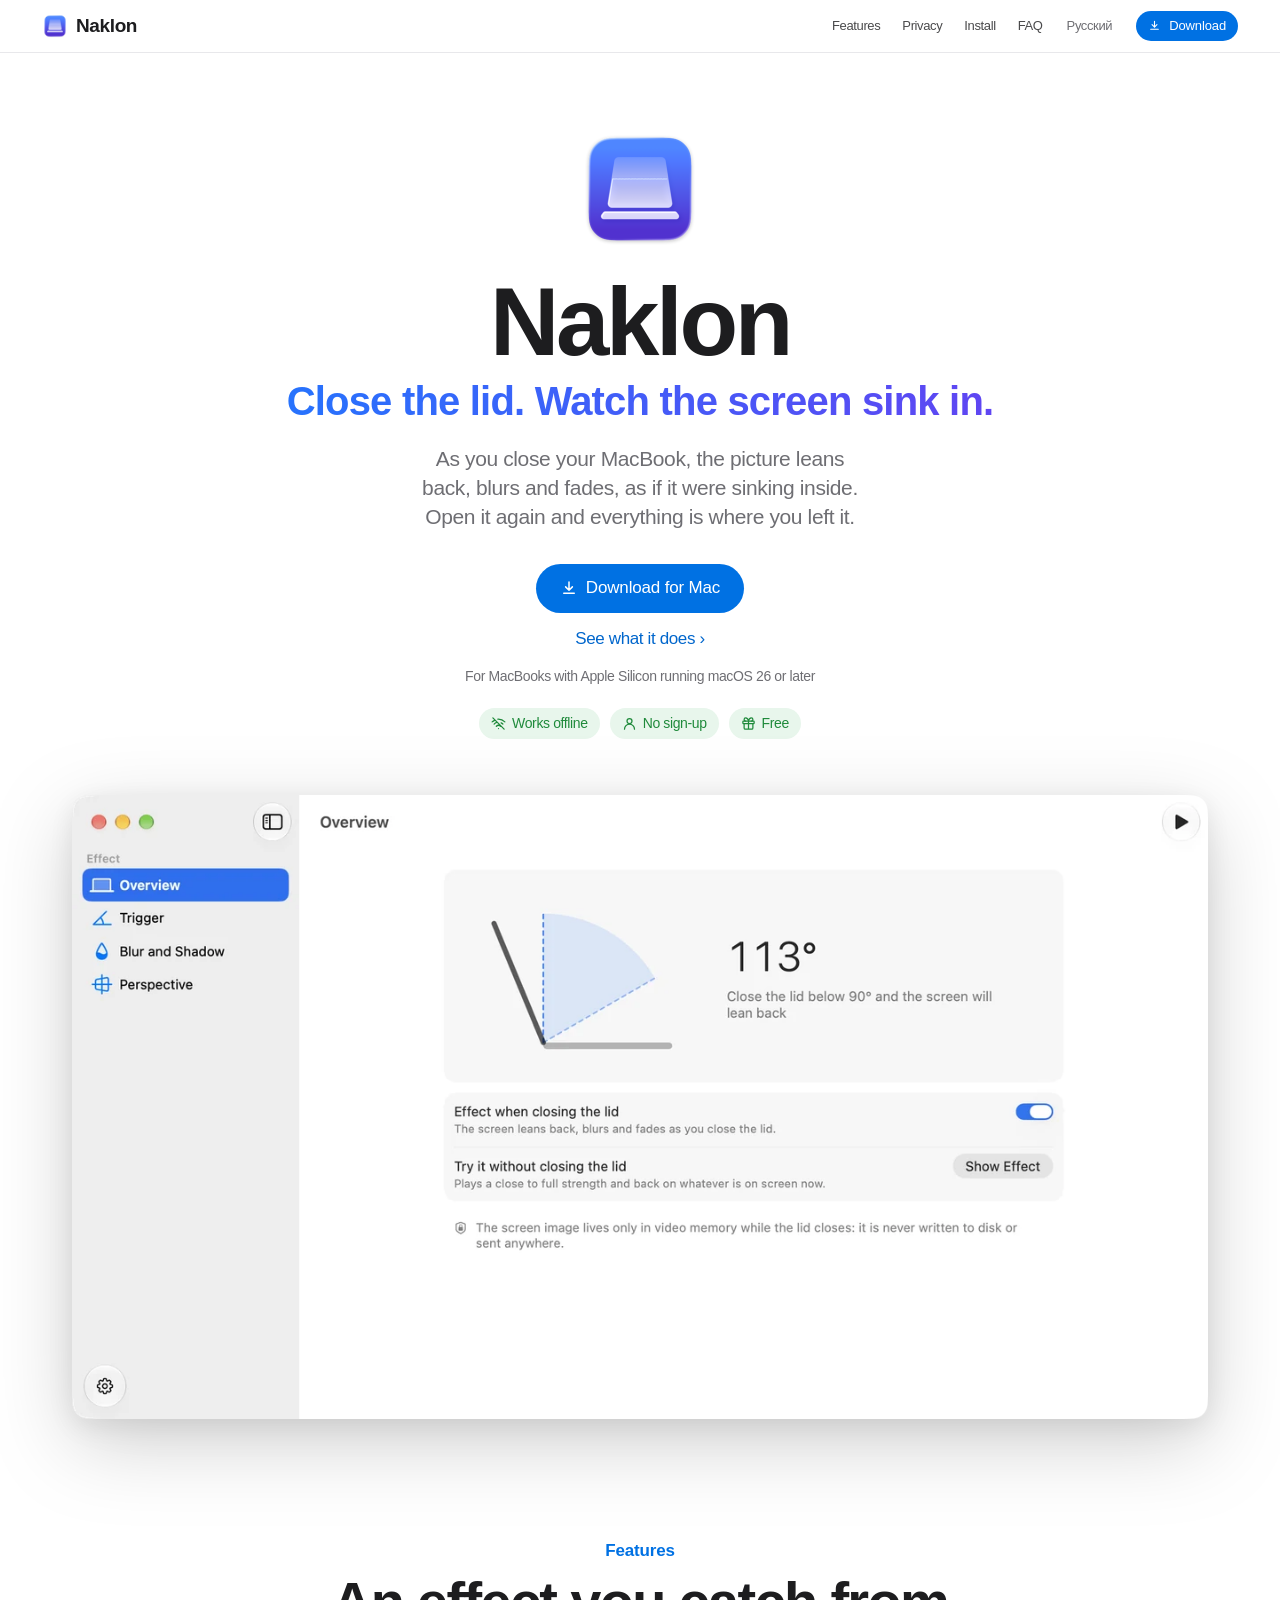
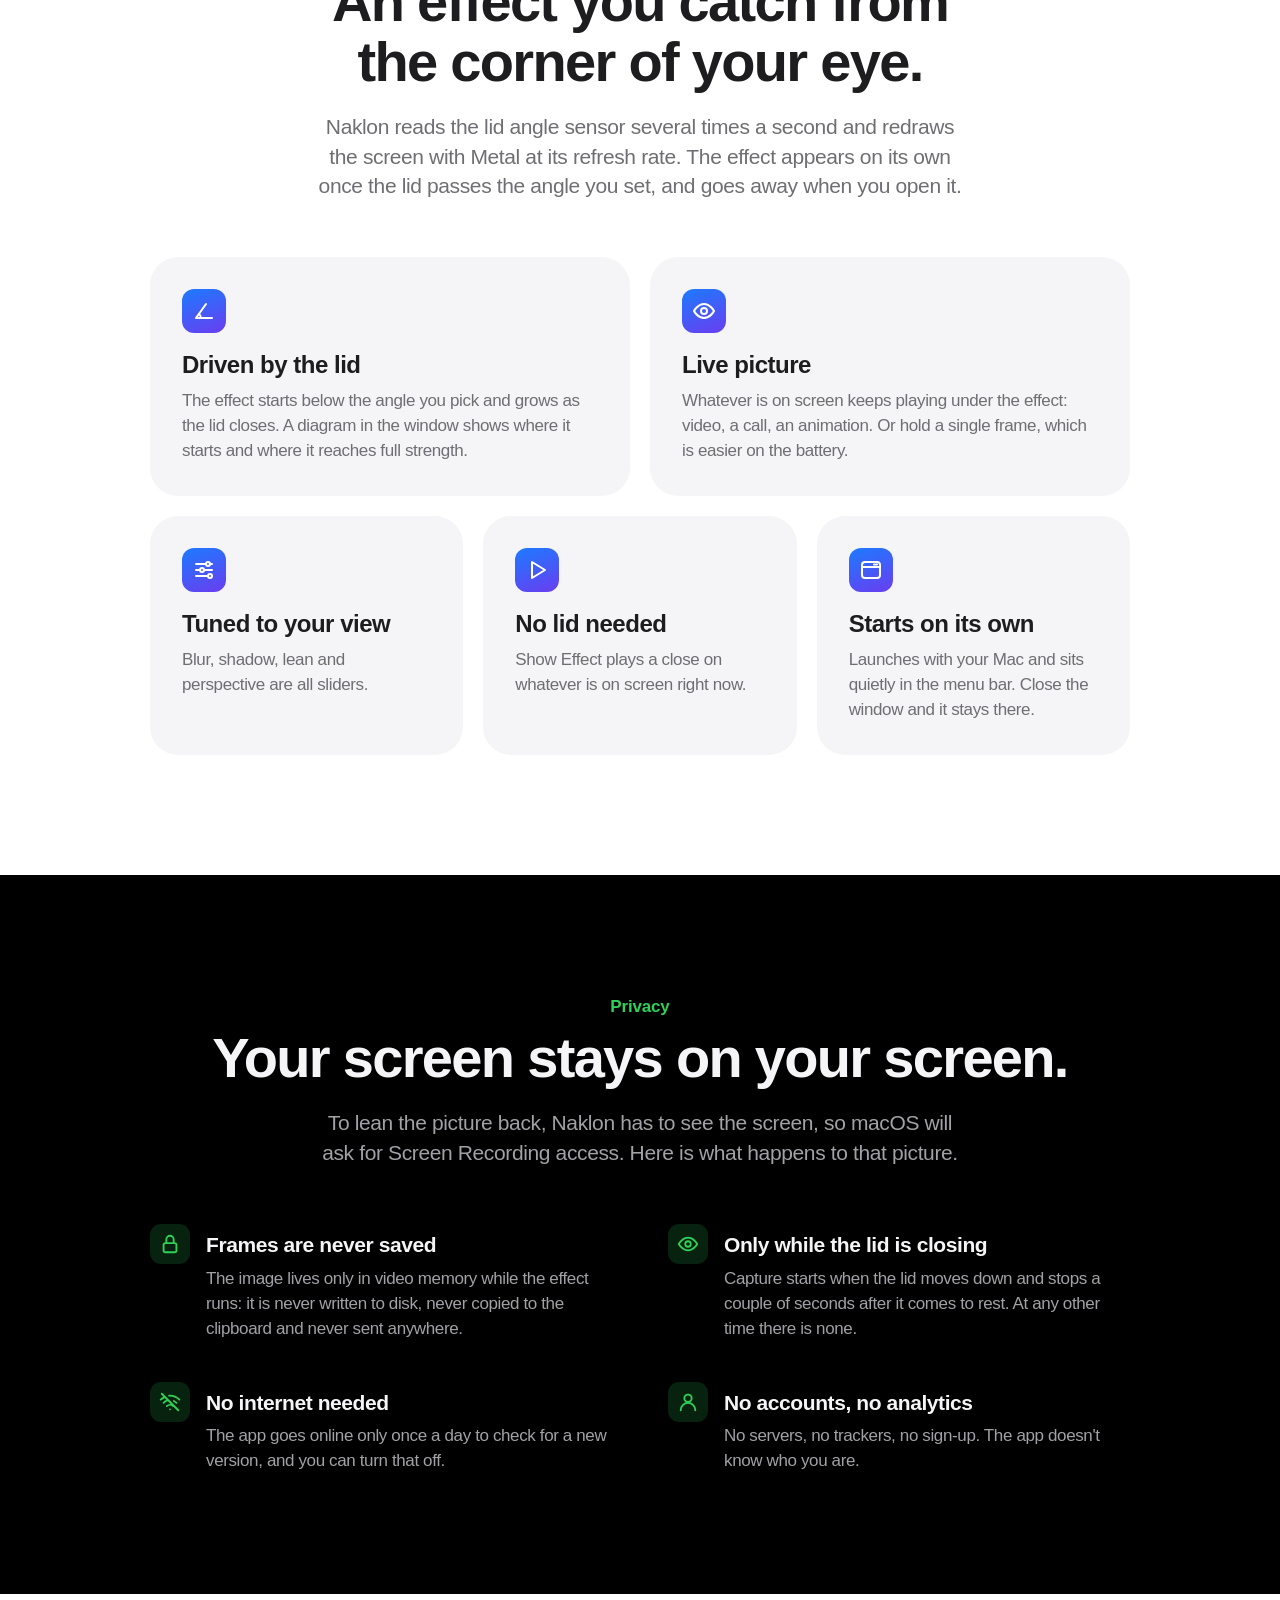
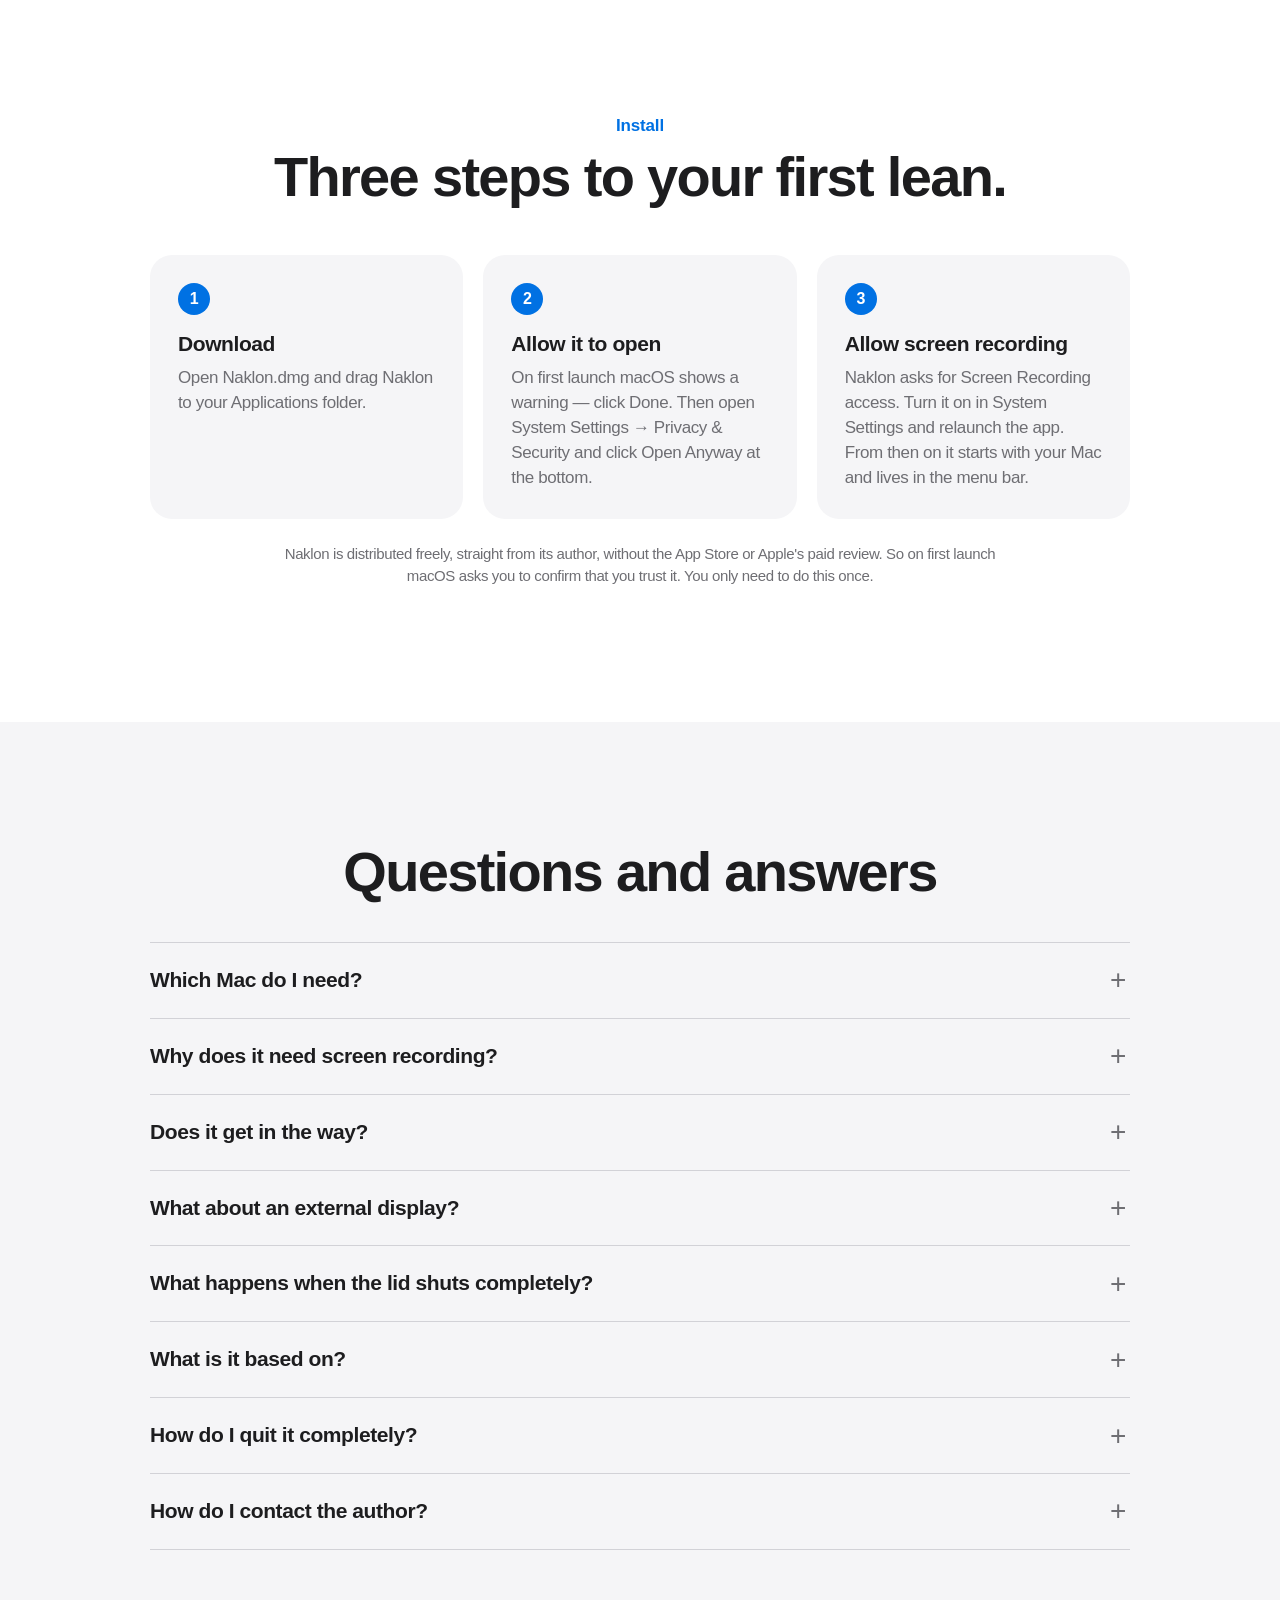
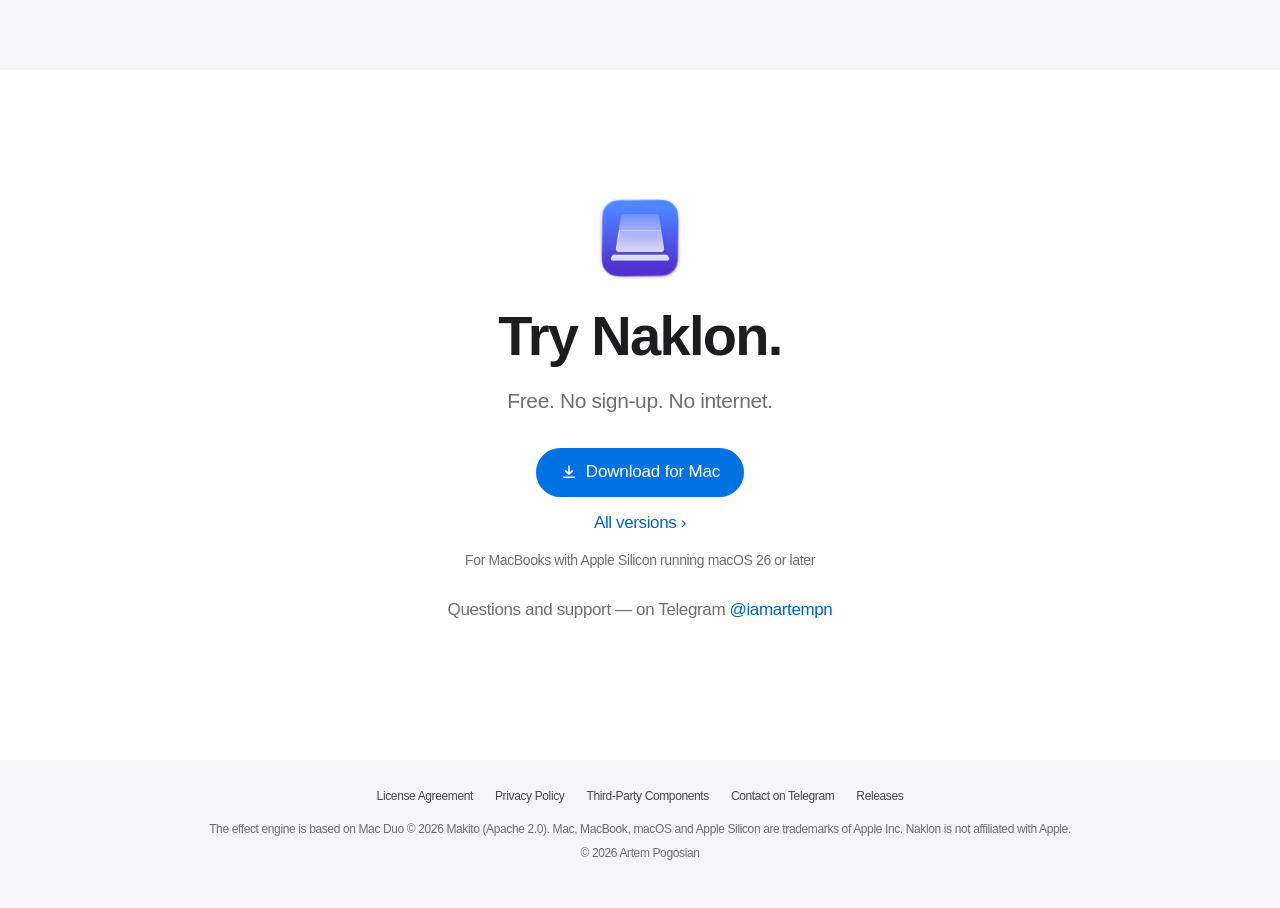
==== en/index.html @ fdf46c9e "Сайт «Наклона»" ====
<!doctype html>
<html lang="en" class="no-js">
<head>
<meta charset="utf-8">
<meta name="viewport" content="width=device-width, initial-scale=1">
<title>Naklon — a depth effect for closing your MacBook lid</title>
<meta name="description" content="Naklon leans your MacBook screen back, blurs and dims it as you close the lid. Lives in the menu bar. Free, offline, no sign-up.">
<meta name="color-scheme" content="light dark">
<meta name="theme-color" content="#ffffff" media="(prefers-color-scheme: light)">
<meta name="theme-color" content="#000000" media="(prefers-color-scheme: dark)">
<link rel="canonical" href="https://iamartempn.github.io/naklon/en/">
<link rel="alternate" hreflang="ru" href="https://iamartempn.github.io/naklon/">
<link rel="alternate" hreflang="en" href="https://iamartempn.github.io/naklon/en/">
<meta property="og:title" content="Naklon — a depth effect for closing your MacBook lid">
<meta property="og:description" content="Naklon leans your MacBook screen back, blurs and dims it as you close the lid. Lives in the menu bar. Free, offline, no sign-up.">
<meta property="og:image" content="https://iamartempn.github.io/naklon/img/og-en.jpg">
<meta property="og:image:width" content="1200">
<meta property="og:image:height" content="630">
<meta name="twitter:card" content="summary_large_image">
<link rel="icon" type="image/png" href="../img/icon-64.png">
<link rel="apple-touch-icon" href="../img/apple-touch-icon.png">
<link rel="stylesheet" href="../style.css?v=e6a2213868">
</head>
<body>
<nav class="nav"><div class="wide">
  <a class="brand" href="#top"><img src="../img/icon-64.png" alt="">Naklon</a>
  <div class="nav-links"><a href="#features">Features</a><a href="#privacy">Privacy</a><a href="#install">Install</a><a href="#faq">FAQ</a></div>
  <a class="lang" href="../" hreflang="ru" data-lang="ru">Русский</a>
  <a class="btn small" href="https://github.com/iamartempn/naklon/releases/latest/download/Naklon.dmg"><svg viewBox="0 0 24 24" fill="none" stroke="currentColor" stroke-width="2" stroke-linecap="round" stroke-linejoin="round"><path d="M12 4v11m0 0-4.5-4.5M12 15l4.5-4.5M5 19h14"/></svg>Download</a>
</div></nav>

<main id="top">
<header class="hero">
  <div class="wrap">
    <img class="icon" src="../img/icon-512.png" width="512" height="512" alt="">
    <h1>Naklon</h1>
    <p class="tagline">Close the lid. Watch the screen sink in.</p>
    <p class="lead">As you close your MacBook, the picture leans back, blurs and fades, as if it were sinking inside. Open it again and everything is where you left it.</p>
    <div class="cta"><a class="btn" href="https://github.com/iamartempn/naklon/releases/latest/download/Naklon.dmg"><svg viewBox="0 0 24 24" fill="none" stroke="currentColor" stroke-width="2" stroke-linecap="round" stroke-linejoin="round"><path d="M12 4v11m0 0-4.5-4.5M12 15l4.5-4.5M5 19h14"/></svg>Download for Mac</a><a class="text-link" href="#features">See what it does</a></div>
    <p class="meta">For MacBooks with Apple Silicon running macOS 26 or later</p>
    <div class="badges"><span class="badge"><svg viewBox="0 0 24 24" fill="none" stroke="currentColor" stroke-width="2" stroke-linecap="round" stroke-linejoin="round"><path d="M3 3l18 18M8.5 16.5a5 5 0 0 1 7 0M5 12.9a10 10 0 0 1 4.2-2.6M19 12.9a10 10 0 0 0-2.8-2M1.8 9.4a15 15 0 0 1 3.9-2.5M22.2 9.4A15 15 0 0 0 11 5.1M12 20h.01"/></svg>Works offline</span><span class="badge"><svg viewBox="0 0 24 24" fill="none" stroke="currentColor" stroke-width="2" stroke-linecap="round" stroke-linejoin="round"><circle cx="12" cy="8" r="4"/><path d="M4 21a8 8 0 0 1 16 0"/></svg>No sign-up</span><span class="badge"><svg viewBox="0 0 24 24" fill="none" stroke="currentColor" stroke-width="2" stroke-linecap="round" stroke-linejoin="round"><rect x="3" y="8" width="18" height="4" rx="1"/><path d="M12 8v13M19 12v7a2 2 0 0 1-2 2H7a2 2 0 0 1-2-2v-7M7.5 8a2.5 2.5 0 0 1 0-5C11 3 12 8 12 8s1-5 4.5-5a2.5 2.5 0 0 1 0 5"/></svg>Free</span></div>
  </div>
  <picture><source media="(prefers-color-scheme: dark)" srcset="../img/overview-en-dark-1280.webp 1280w, ../img/overview-en-dark-2x.webp 2200w" sizes="(max-width: 1240px) 100vw, 1180px"><img class="shot" src="../img/overview-en-1280.webp" srcset="../img/overview-en-1280.webp 1280w, ../img/overview-en-2x.webp 2200w" sizes="(max-width: 1240px) 100vw, 1180px" width="2200" height="1208" alt="The Naklon window: a lid diagram with the current angle and the effect zone" fetchpriority="high"></picture>
</header>

<section id="features">
  <div class="wrap center">
    <p class="eyebrow">Features</p>
    <h2>An effect you catch from the corner of your eye.</h2>
    <p class="section-lead">Naklon reads the lid angle sensor several times a second and redraws the screen with Metal at its refresh rate. The effect appears on its own once the lid passes the angle you set, and goes away when you open it.</p>
    <div class="grid">
        <div class="card half reveal"><div class="glyph"><svg viewBox="0 0 24 24" fill="none" stroke="currentColor" stroke-width="2" stroke-linecap="round" stroke-linejoin="round"><path d="M4 19h16M4 19 14 5"/><path d="M9 19a5 5 0 0 0-2-4"/></svg></div>
          <h3>Driven by the lid</h3><p>The effect starts below the angle you pick and grows as the lid closes. A diagram in the window shows where it starts and where it reaches full strength.</p></div>
        <div class="card half reveal"><div class="glyph"><svg viewBox="0 0 24 24" fill="none" stroke="currentColor" stroke-width="2" stroke-linecap="round" stroke-linejoin="round"><path d="M2 12s3.6-7 10-7 10 7 10 7-3.6 7-10 7S2 12 2 12z"/><circle cx="12" cy="12" r="3"/></svg></div>
          <h3>Live picture</h3><p>Whatever is on screen keeps playing under the effect: video, a call, an animation. Or hold a single frame, which is easier on the battery.</p></div>
        <div class="card  reveal"><div class="glyph"><svg viewBox="0 0 24 24" fill="none" stroke="currentColor" stroke-width="2" stroke-linecap="round" stroke-linejoin="round"><path d="M4 6h10M18 6h2M4 12h4M12 12h8M4 18h12M20 18h0"/><circle cx="16" cy="6" r="2"/><circle cx="10" cy="12" r="2"/><circle cx="18" cy="18" r="2"/></svg></div>
          <h3>Tuned to your view</h3><p>Blur, shadow, lean and perspective are all sliders.</p></div>
        <div class="card  reveal"><div class="glyph"><svg viewBox="0 0 24 24" fill="none" stroke="currentColor" stroke-width="2" stroke-linecap="round" stroke-linejoin="round"><path d="M7 4v16l13-8z"/></svg></div>
          <h3>No lid needed</h3><p>Show Effect plays a close on whatever is on screen right now.</p></div>
        <div class="card  reveal"><div class="glyph"><svg viewBox="0 0 24 24" fill="none" stroke="currentColor" stroke-width="2" stroke-linecap="round" stroke-linejoin="round"><rect x="3" y="4" width="18" height="16" rx="3"/><path d="M3 9h18M15 6.5h3"/></svg></div>
          <h3>Starts on its own</h3><p>Launches with your Mac and sits quietly in the menu bar. Close the window and it stays there.</p></div>
    </div>
  </div>
</section>

<section class="dark" id="privacy">
  <div class="wrap center">
    <p class="eyebrow">Privacy</p>
    <h2>Your screen stays on your screen.</h2>
    <p class="section-lead">To lean the picture back, Naklon has to see the screen, so macOS will ask for Screen Recording access. Here is what happens to that picture.</p>
    <div class="points">
        <div class="point reveal"><div class="glyph"><svg viewBox="0 0 24 24" fill="none" stroke="currentColor" stroke-width="2" stroke-linecap="round" stroke-linejoin="round"><rect x="5" y="11" width="14" height="10" rx="2"/><path d="M8 11V7a4 4 0 0 1 8 0v4"/></svg></div>
          <div><h3>Frames are never saved</h3><p>The image lives only in video memory while the effect runs: it is never written to disk, never copied to the clipboard and never sent anywhere.</p></div></div>
        <div class="point reveal"><div class="glyph"><svg viewBox="0 0 24 24" fill="none" stroke="currentColor" stroke-width="2" stroke-linecap="round" stroke-linejoin="round"><path d="M2 12s3.6-7 10-7 10 7 10 7-3.6 7-10 7S2 12 2 12z"/><circle cx="12" cy="12" r="3"/></svg></div>
          <div><h3>Only while the lid is closing</h3><p>Capture starts when the lid moves down and stops a couple of seconds after it comes to rest. At any other time there is none.</p></div></div>
        <div class="point reveal"><div class="glyph"><svg viewBox="0 0 24 24" fill="none" stroke="currentColor" stroke-width="2" stroke-linecap="round" stroke-linejoin="round"><path d="M3 3l18 18M8.5 16.5a5 5 0 0 1 7 0M5 12.9a10 10 0 0 1 4.2-2.6M19 12.9a10 10 0 0 0-2.8-2M1.8 9.4a15 15 0 0 1 3.9-2.5M22.2 9.4A15 15 0 0 0 11 5.1M12 20h.01"/></svg></div>
          <div><h3>No internet needed</h3><p>The app goes online only once a day to check for a new version, and you can turn that off.</p></div></div>
        <div class="point reveal"><div class="glyph"><svg viewBox="0 0 24 24" fill="none" stroke="currentColor" stroke-width="2" stroke-linecap="round" stroke-linejoin="round"><circle cx="12" cy="8" r="4"/><path d="M4 21a8 8 0 0 1 16 0"/></svg></div>
          <div><h3>No accounts, no analytics</h3><p>No servers, no trackers, no sign-up. The app doesn&#x27;t know who you are.</p></div></div></div>
  </div>
</section>

<section id="install">
  <div class="wrap center">
    <p class="eyebrow">Install</p>
    <h2>Three steps to your first lean.</h2>
    <div class="steps"><div class="step reveal"><h3>Download</h3><p>Open Naklon.dmg and drag Naklon to your Applications folder.</p></div><div class="step reveal"><h3>Allow it to open</h3><p>On first launch macOS shows a warning — click Done. Then open System Settings → Privacy &amp; Security and click Open Anyway at the bottom.</p></div><div class="step reveal"><h3>Allow screen recording</h3><p>Naklon asks for Screen Recording access. Turn it on in System Settings and relaunch the app. From then on it starts with your Mac and lives in the menu bar.</p></div></div>
    <p class="note">Naklon is distributed freely, straight from its author, without the App Store or Apple&#x27;s paid review. So on first launch macOS asks you to confirm that you trust it. You only need to do this once.</p>
  </div>
</section>

<section class="alt" id="faq">
  <div class="wrap center">
    <h2>Questions and answers</h2>
    <div class="faq"><details><summary>Which Mac do I need?</summary><p>A MacBook with Apple Silicon running macOS 26 or later. The effect is driven by the lid angle sensor, which not every model has. If yours doesn&#x27;t, Naklon tells you in its first window.</p></details><details><summary>Why does it need screen recording?</summary><p>The picture that leans back and fades is your screen. Without access there is nothing to lean. Frames are never saved or sent anywhere; the privacy policy has the details.</p></details><details><summary>Does it get in the way?</summary><p>No. It only appears below the start angle, and clicks pass straight through to the apps underneath. One switch in the menu bar turns it off.</p></details><details><summary>What about an external display?</summary><p>The effect shows only on the built-in screen. With the lid closed and the Mac running on an external display, there is no effect.</p></details><details><summary>What happens when the lid shuts completely?</summary><p>The Mac sleeps as usual. After waking, Naklon starts watching the lid again.</p></details><details><summary>What is it based on?</summary><p>The effect engine is based on the open-source Mac Duo by Makito (Apache 2.0). Naklon is a version of it with a new interface, English and Russian settings and a lid diagram in the window.</p></details><details><summary>How do I quit it completely?</summary><p>Closing the window or pressing ⌘Q sends Naklon to the menu bar. To quit for real, use Quit in the icon&#x27;s panel; launch at login can be turned off in settings.</p></details><details><summary>How do I contact the author?</summary><p>Message @iamartempn on Telegram — questions, bug reports and suggestions all go there.</p></details></div>
  </div>
</section>

<section class="final">
  <div class="wrap">
    <img class="icon" src="../img/icon-512.png" width="512" height="512" alt="" loading="lazy">
    <h2>Try Naklon.</h2>
    <p class="section-lead">Free. No sign-up. No internet.</p>
    <div class="cta"><a class="btn" href="https://github.com/iamartempn/naklon/releases/latest/download/Naklon.dmg"><svg viewBox="0 0 24 24" fill="none" stroke="currentColor" stroke-width="2" stroke-linecap="round" stroke-linejoin="round"><path d="M12 4v11m0 0-4.5-4.5M12 15l4.5-4.5M5 19h14"/></svg>Download for Mac</a><a class="text-link" href="https://github.com/iamartempn/naklon/releases">All versions</a></div>
    <p class="meta">For MacBooks with Apple Silicon running macOS 26 or later</p>
    <p class="support">Questions and support — on Telegram <a href="https://t.me/iamartempn">@iamartempn</a></p>
  </div>
</section>
</main>

<footer><div class="wrap">
  <div class="links"><a href="license.html">License Agreement</a><a href="privacy.html">Privacy Policy</a><a href="third-party.html">Third-Party Components</a><a href="https://t.me/iamartempn">Contact on Telegram</a><a href="https://github.com/iamartempn/naklon/releases">Releases</a></div>
  <p>The effect engine is based on Mac Duo © 2026 Makito (Apache 2.0). Mac, MacBook, macOS and Apple Silicon are trademarks of Apple Inc. Naklon is not affiliated with Apple.</p>
  <p>© 2026 Artem Pogosian</p>
</div></footer>

<script>
document.documentElement.classList.remove("no-js");
// Выбор языка запоминается: кто нажал «Русский» на английской странице, того больше
// не перебрасывает. Хранилище может быть недоступно — тогда просто без памяти.
document.querySelectorAll("[data-lang]").forEach(function (a) {
  a.addEventListener("click", function () { try { localStorage.setItem("naklon-lang", a.dataset.lang); } catch (e) {} });
});
if ("IntersectionObserver" in window) {
  var io = new IntersectionObserver(function (entries) {
    entries.forEach(function (x) { if (x.isIntersecting) { x.target.classList.add("in"); io.unobserve(x.target); } });
  }, { rootMargin: "0px 0px -8% 0px" });
  document.querySelectorAll(".reveal").forEach(function (el) { io.observe(el); });
} else {
  document.querySelectorAll(".reveal").forEach(function (el) { el.classList.add("in"); });
}
</script>

</body>
</html>
---- style.css ----
/* Сайт «Слова». Системный шрифт, цвета токенами, светлая и темная тема. */

:root {
  --bg: #ffffff;
  --bg-alt: #f5f5f7;
  --fg: #1d1d1f;
  --muted: #6e6e73;
  --line: #d2d2d7;
  --accent: #0071e3;
  --accent-press: #0062c4;
  --link: #0066cc;
  --card: #ffffff;
  --nav: rgba(255, 255, 255, 0.72);
  --shot-shadow: 0 30px 60px -20px rgba(0, 0, 0, 0.25), 0 18px 36px -18px rgba(0, 0, 0, 0.2);
  --green: #1f8a3b;
  --green-bg: #e8f6ec;
  --grad-a: #1c7bff;
  --grad-b: #6a3df0;
  --dark: #000;
  --dark-fg: #f5f5f7;
  --dark-muted: #a1a1a6;
  --dark-card: #1d1d1f;
}

@media (prefers-color-scheme: dark) {
  :root {
    --bg: #000000;
    --bg-alt: #101012;
    --fg: #f5f5f7;
    --muted: #a1a1a6;
    --line: #424245;
    --accent: #0a84ff;
    --accent-press: #0071e3;
    --link: #2997ff;
    --card: #1c1c1e;
    --nav: rgba(22, 22, 23, 0.72);
    --shot-shadow: 0 30px 60px -20px rgba(0, 0, 0, 0.8), 0 0 0 1px rgba(255, 255, 255, 0.08);
    --green: #30d158;
    --green-bg: rgba(48, 209, 88, 0.14);
    --dark: #101012;
    --dark-card: #1c1c1e;
  }
}

* { box-sizing: border-box; }
html { scroll-behavior: smooth; -webkit-text-size-adjust: 100%; }
body {
  margin: 0;
  background: var(--bg);
  color: var(--fg);
  font: 17px/1.47 -apple-system, BlinkMacSystemFont, "SF Pro Text", "Helvetica Neue", Arial, sans-serif;
  letter-spacing: -0.022em;
  -webkit-font-smoothing: antialiased;
}
img { max-width: 100%; height: auto; display: block; }
picture { display: block; }
/* Без висячих одиночных слов в заголовках и подводках. */
h1, h2, h3, .tagline, .lead, .section-lead, .final .support { text-wrap: balance; }
a { color: var(--link); text-decoration: none; }
a:hover { text-decoration: underline; }

.wrap { max-width: 1024px; margin: 0 auto; padding: 0 22px; }
.wide { max-width: 1240px; margin: 0 auto; padding: 0 22px; }

/* ---------- навигация: полупрозрачный слой, контент уходит под него ---------- */
.nav {
  position: sticky; top: 0; z-index: 10;
  background: var(--nav);
  -webkit-backdrop-filter: saturate(180%) blur(20px);
  backdrop-filter: saturate(180%) blur(20px);
  border-bottom: 1px solid color-mix(in srgb, var(--line) 50%, transparent);
}
.nav .wide { display: flex; align-items: center; gap: 24px; height: 52px; }
.brand { display: flex; align-items: center; gap: 8px; color: var(--fg); font-weight: 600; font-size: 19px; }
.brand:hover { text-decoration: none; }
.brand img { width: 26px; height: 26px; }
.nav-links { display: flex; gap: 22px; margin-left: auto; font-size: 13px; }
.nav-links a { color: var(--fg); opacity: .8; }
.nav-links a:hover { opacity: 1; text-decoration: none; }
.nav .lang { font-size: 13px; color: var(--muted); }

/* ---------- кнопки: отклик на нажатие сразу, а не по отпусканию ---------- */
.btn {
  display: inline-flex; align-items: center; justify-content: center; gap: 8px;
  background: var(--accent); color: #fff;
  font-size: 17px; font-weight: 500; letter-spacing: -0.01em;
  padding: 12px 24px; border-radius: 980px; border: 0; cursor: pointer;
  transition: transform 100ms ease-out, background-color 100ms ease-out;
}
.btn:hover { text-decoration: none; background: var(--accent-press); }
.btn:active { transform: scale(0.97); }
.btn.small { font-size: 13px; padding: 5px 12px; }
.btn svg { width: 18px; height: 18px; }
.btn.small svg { width: 13px; height: 13px; }
.text-link { font-size: 17px; }
.text-link::after { content: " ›"; }

/* ---------- первый экран ---------- */
.hero { text-align: center; padding: 72px 0 0; }
.hero .icon { width: 128px; height: 128px; margin: 0 auto 20px; }
.hero h1 {
  font-size: clamp(48px, 9vw, 96px); line-height: 1.02; letter-spacing: -0.035em;
  font-weight: 700; margin: 0;
}
.hero .tagline {
  font-size: clamp(26px, 4.4vw, 40px); line-height: 1.12; letter-spacing: -0.02em;
  font-weight: 600; margin: 8px 0 0;
  background: linear-gradient(90deg, var(--grad-a), var(--grad-b));
  -webkit-background-clip: text; background-clip: text; color: transparent;
}
.hero .lead {
  max-width: 640px; margin: 20px auto 0; font-size: clamp(19px, 2.2vw, 21px);
  line-height: 1.4; color: var(--muted);
}
/* Кнопка одна по центру, второстепенная ссылка — под ней: пара в строку сдвигала
   кнопку левее оси страницы. */
.cta { display: flex; flex-direction: column; align-items: center; gap: 14px; margin-top: 32px; }
.meta { margin-top: 14px; font-size: 14px; color: var(--muted); }
.badges { display: flex; justify-content: center; gap: 10px; flex-wrap: wrap; margin-top: 22px; }
.badge {
  display: inline-flex; align-items: center; gap: 6px;
  font-size: 14px; font-weight: 500; color: var(--green); background: var(--green-bg);
  padding: 5px 12px; border-radius: 980px;
}
.badge svg { width: 15px; height: 15px; }

/* Снимки окна: скругления у самого кадра, тень — фильтром по форме, а не рамке. */
.shot { margin: 56px auto 0; filter: drop-shadow(0 24px 40px rgba(0,0,0,.18)) drop-shadow(0 6px 12px rgba(0,0,0,.08)); }
@media (prefers-color-scheme: dark) {
  .shot { filter: drop-shadow(0 24px 48px rgba(0,0,0,.7)); }
}
.hero .shot { width: min(100%, 1180px); padding: 0 22px; }

/* ---------- разделы ---------- */
section { padding: 120px 0; }
section.alt { background: var(--bg-alt); }
.eyebrow { font-size: 17px; font-weight: 600; color: var(--accent); margin: 0 0 8px; letter-spacing: -0.01em; }
h2 {
  font-size: clamp(36px, 5.6vw, 56px); line-height: 1.07; letter-spacing: -0.03em;
  font-weight: 700; margin: 0;
}
.section-lead {
  font-size: clamp(19px, 2.2vw, 21px); line-height: 1.42; color: var(--muted);
  max-width: 720px; margin: 20px 0 0;
}
.center { text-align: center; }
.center .section-lead { margin-left: auto; margin-right: auto; }
/* Внутри центрированных разделов карточки, пункты и вопросы читаются слева направо. */
.center .grid, .center .modes, .center .points, .center .steps, .center .faq { text-align: left; }
.center .note { margin-left: auto; margin-right: auto; }

/* ---------- сетка карточек ---------- */
.grid { display: grid; grid-template-columns: repeat(6, 1fr); gap: 20px; margin-top: 56px; }
.card {
  grid-column: span 2; background: var(--card); border-radius: 28px; padding: 32px;
  display: flex; flex-direction: column; gap: 10px; overflow: hidden;
}
section.alt .card { background: var(--card); }
section:not(.alt) .card { background: var(--bg-alt); }
.card.half { grid-column: span 3; }
.card.full { grid-column: span 6; }
.card .glyph {
  width: 44px; height: 44px; border-radius: 12px; display: grid; place-items: center;
  color: #fff; background: linear-gradient(160deg, var(--grad-a), var(--grad-b));
}
.card .glyph svg { width: 24px; height: 24px; }
.card h3 { font-size: 24px; line-height: 1.17; letter-spacing: -0.02em; margin: 8px 0 0; font-weight: 600; }
.card p { margin: 0; color: var(--muted); font-size: 17px; }
.card .shot { margin: 24px -8px -40px; }
.card .big { font-size: 64px; font-weight: 700; letter-spacing: -0.04em; line-height: 1;
  background: linear-gradient(90deg, var(--grad-a), var(--grad-b));
  -webkit-background-clip: text; background-clip: text; color: transparent; }
.chips { display: flex; flex-wrap: wrap; gap: 8px; margin-top: 8px; }
.chip { font: 500 14px ui-monospace, "SF Mono", Menlo, monospace; padding: 5px 10px; border-radius: 8px;
  background: color-mix(in srgb, var(--fg) 7%, transparent); color: var(--fg); letter-spacing: 0; }

/* ---------- саммари: режимы ---------- */
.modes { display: grid; grid-template-columns: repeat(3, 1fr); gap: 20px; margin-top: 48px; }
.mode { background: var(--card); border-radius: 22px; padding: 26px; }
.mode h3 { margin: 0 0 6px; font-size: 21px; letter-spacing: -0.02em; }
.mode p { margin: 0; color: var(--muted); }
.feature-shot { margin-top: 56px; }

/* ---------- темный раздел о приватности ---------- */
section.dark { background: var(--dark); color: var(--dark-fg); }
section.dark .section-lead, section.dark .point p { color: var(--dark-muted); }
section.dark .eyebrow { color: #30d158; }
.points { display: grid; grid-template-columns: repeat(2, 1fr); gap: 40px 56px; margin-top: 56px; }
.point { display: flex; gap: 16px; }
.point .glyph { flex: none; width: 40px; height: 40px; border-radius: 11px; display: grid; place-items: center;
  background: rgba(48, 209, 88, 0.16); color: #30d158; }
.point .glyph svg { width: 22px; height: 22px; }
.point h3 { margin: 6px 0 6px; font-size: 21px; letter-spacing: -0.02em; }
.point p { margin: 0; }

/* ---------- установка ---------- */
.steps { display: grid; grid-template-columns: repeat(3, 1fr); gap: 20px; margin-top: 48px; counter-reset: step; }
.step { background: var(--bg-alt); border-radius: 22px; padding: 28px; }
.step::before {
  counter-increment: step; content: counter(step);
  display: grid; place-items: center; width: 32px; height: 32px; border-radius: 50%;
  background: var(--accent); color: #fff; font-weight: 600; font-size: 16px; margin-bottom: 14px;
}
.step h3 { margin: 0 0 6px; font-size: 21px; letter-spacing: -0.02em; }
.step p { margin: 0; color: var(--muted); }
.note { margin-top: 24px; color: var(--muted); font-size: 15px; max-width: 760px; }
kbd { font: 500 14px -apple-system, sans-serif; padding: 1px 7px; border-radius: 6px;
  border: 1px solid var(--line); background: var(--card); }

/* ---------- вопросы ---------- */
.faq { margin-top: 40px; border-top: 1px solid var(--line); }
.faq details { border-bottom: 1px solid var(--line); }
.faq summary {
  list-style: none; cursor: pointer; padding: 22px 36px 22px 0; position: relative;
  font-size: 21px; font-weight: 600; letter-spacing: -0.02em;
}
.faq summary::-webkit-details-marker { display: none; }
.faq summary::after {
  content: "+"; position: absolute; right: 4px; top: 50%; transform: translateY(-50%);
  font-weight: 300; font-size: 28px; color: var(--muted); transition: transform 200ms ease;
}
.faq details[open] summary::after { transform: translateY(-50%) rotate(45deg); }
.faq details p { margin: 0 0 22px; color: var(--muted); max-width: 760px; }

/* ---------- скачивание внизу ---------- */
.final { text-align: center; }
.final .section-lead { margin-left: auto; margin-right: auto; }
.final .support { margin-top: 28px; font-size: 17px; color: var(--muted); }
.final .icon { width: 96px; height: 96px; margin: 0 auto 20px; }

/* ---------- подвал ---------- */
footer { background: var(--bg-alt); color: var(--muted); font-size: 12px; padding: 28px 0 40px; text-align: center; }
footer .links { display: flex; justify-content: center; gap: 8px 22px; flex-wrap: wrap; margin-bottom: 14px; }
footer a { color: var(--fg); opacity: .8; }
footer p { margin: 6px 0; line-height: 1.5; }

/* ---------- появление при прокрутке; при «уменьшить движение» — без сдвига ---------- */
.reveal { opacity: 0; transform: translateY(24px);
  transition: opacity 700ms cubic-bezier(.2,.7,.2,1), transform 700ms cubic-bezier(.2,.7,.2,1); }
.reveal.in { opacity: 1; transform: none; }
.no-js .reveal { opacity: 1; transform: none; }
@media (prefers-reduced-motion: reduce) {
  html { scroll-behavior: auto; }
  .reveal { transform: none; transition: opacity 200ms ease; }
  .btn { transition: none; }
}
@media (prefers-reduced-transparency: reduce) {
  .nav { background: var(--bg); -webkit-backdrop-filter: none; backdrop-filter: none; }
}

/* ---------- узкие экраны ---------- */
@media (max-width: 860px) {
  section { padding: 80px 0; }
  .grid { grid-template-columns: 1fr; }
  .card, .card.half, .card.full { grid-column: auto; }
  .modes, .steps, .points { grid-template-columns: 1fr; }
  .nav-links { display: none; }
  .nav .lang { margin-left: auto; }
  .hero { padding-top: 48px; }
  .hero .icon { width: 96px; height: 96px; }
  .shot { margin-top: 40px; }
  .hero .shot { padding: 0 16px; }
  .wrap, .wide { padding: 0 16px; }
}
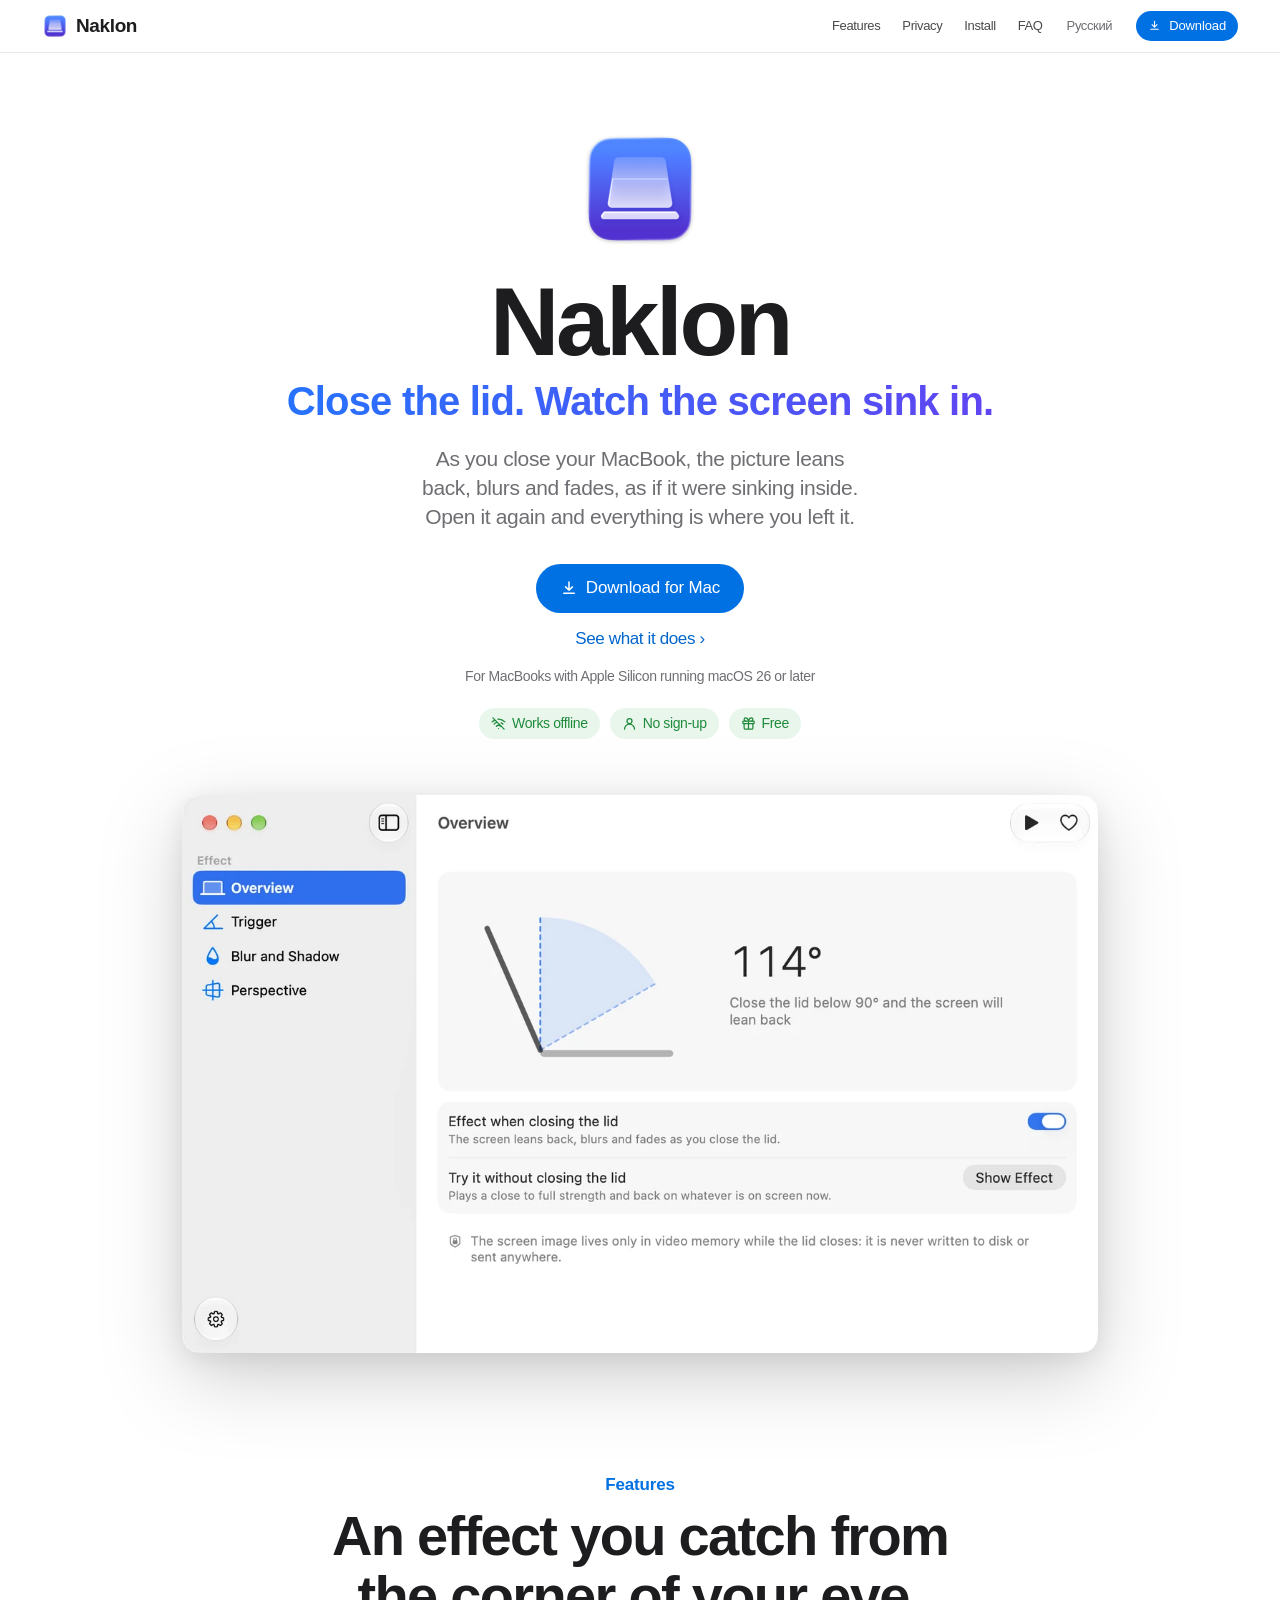
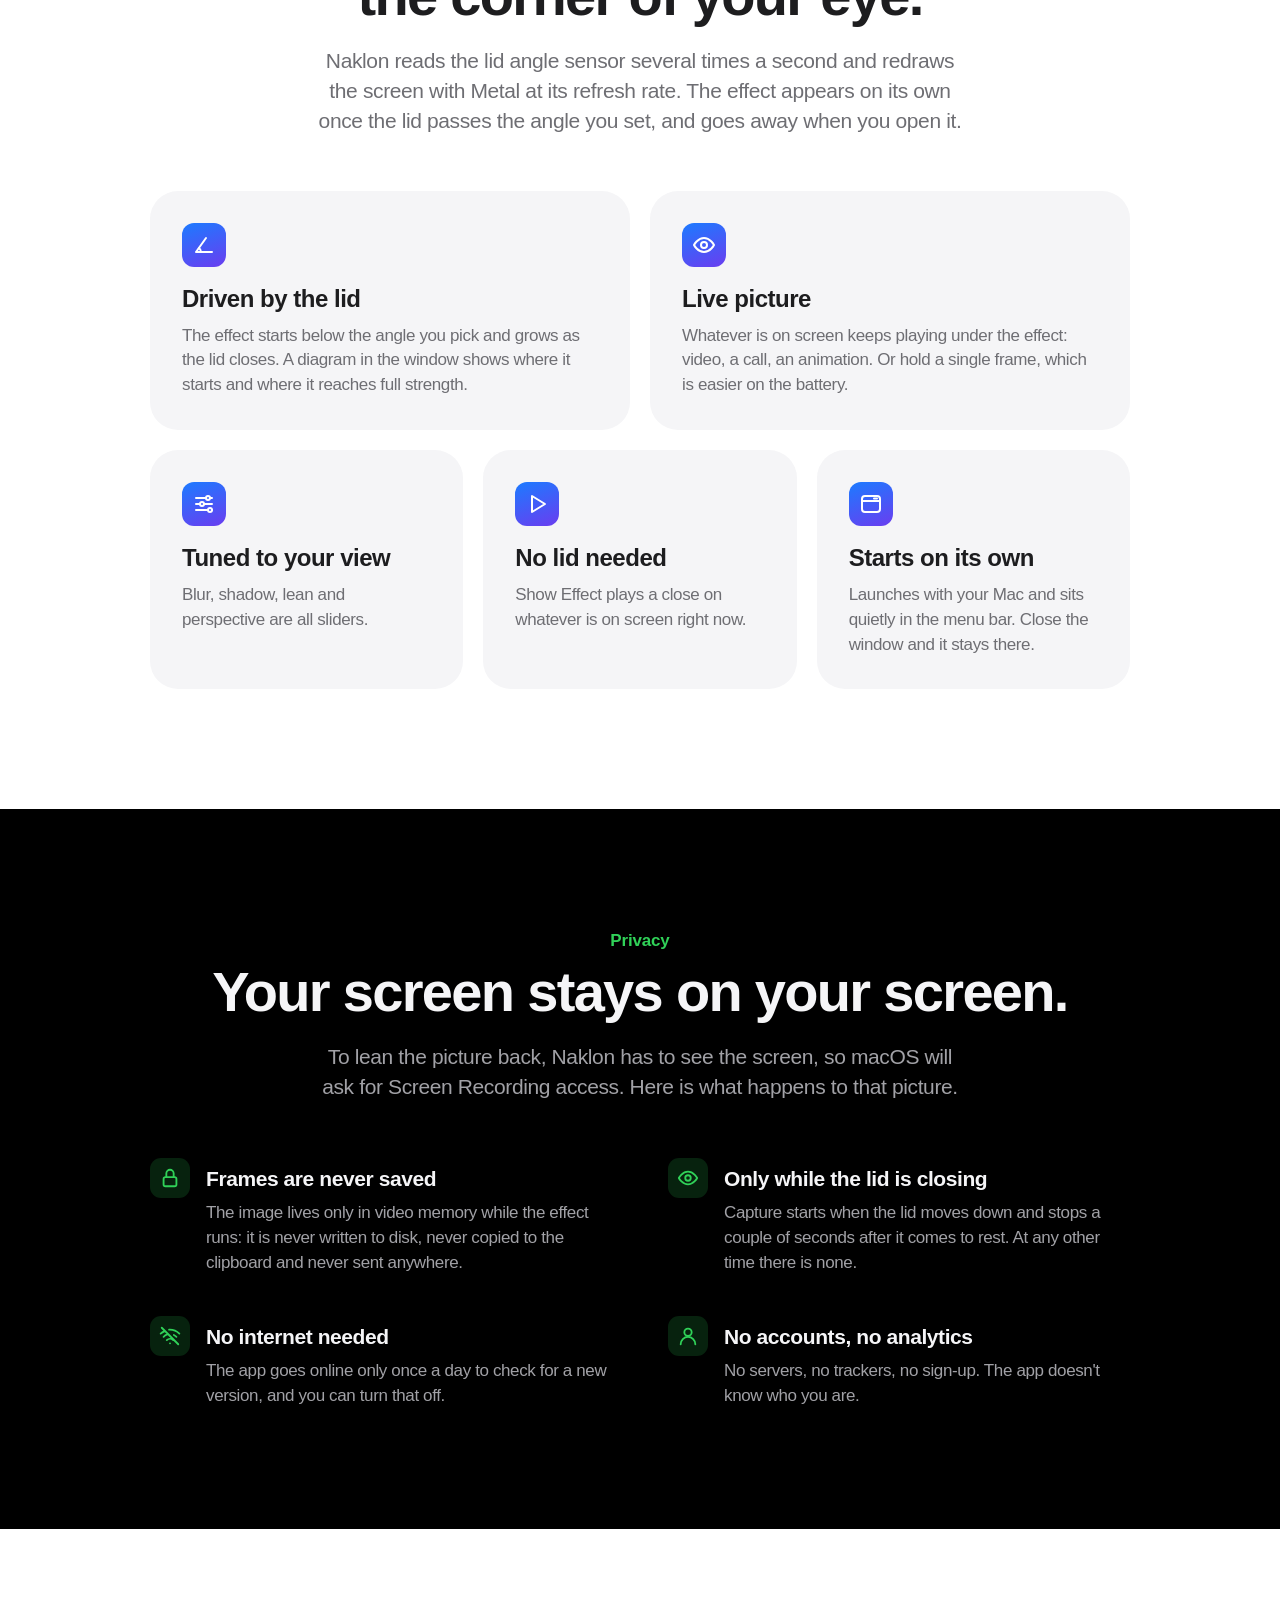
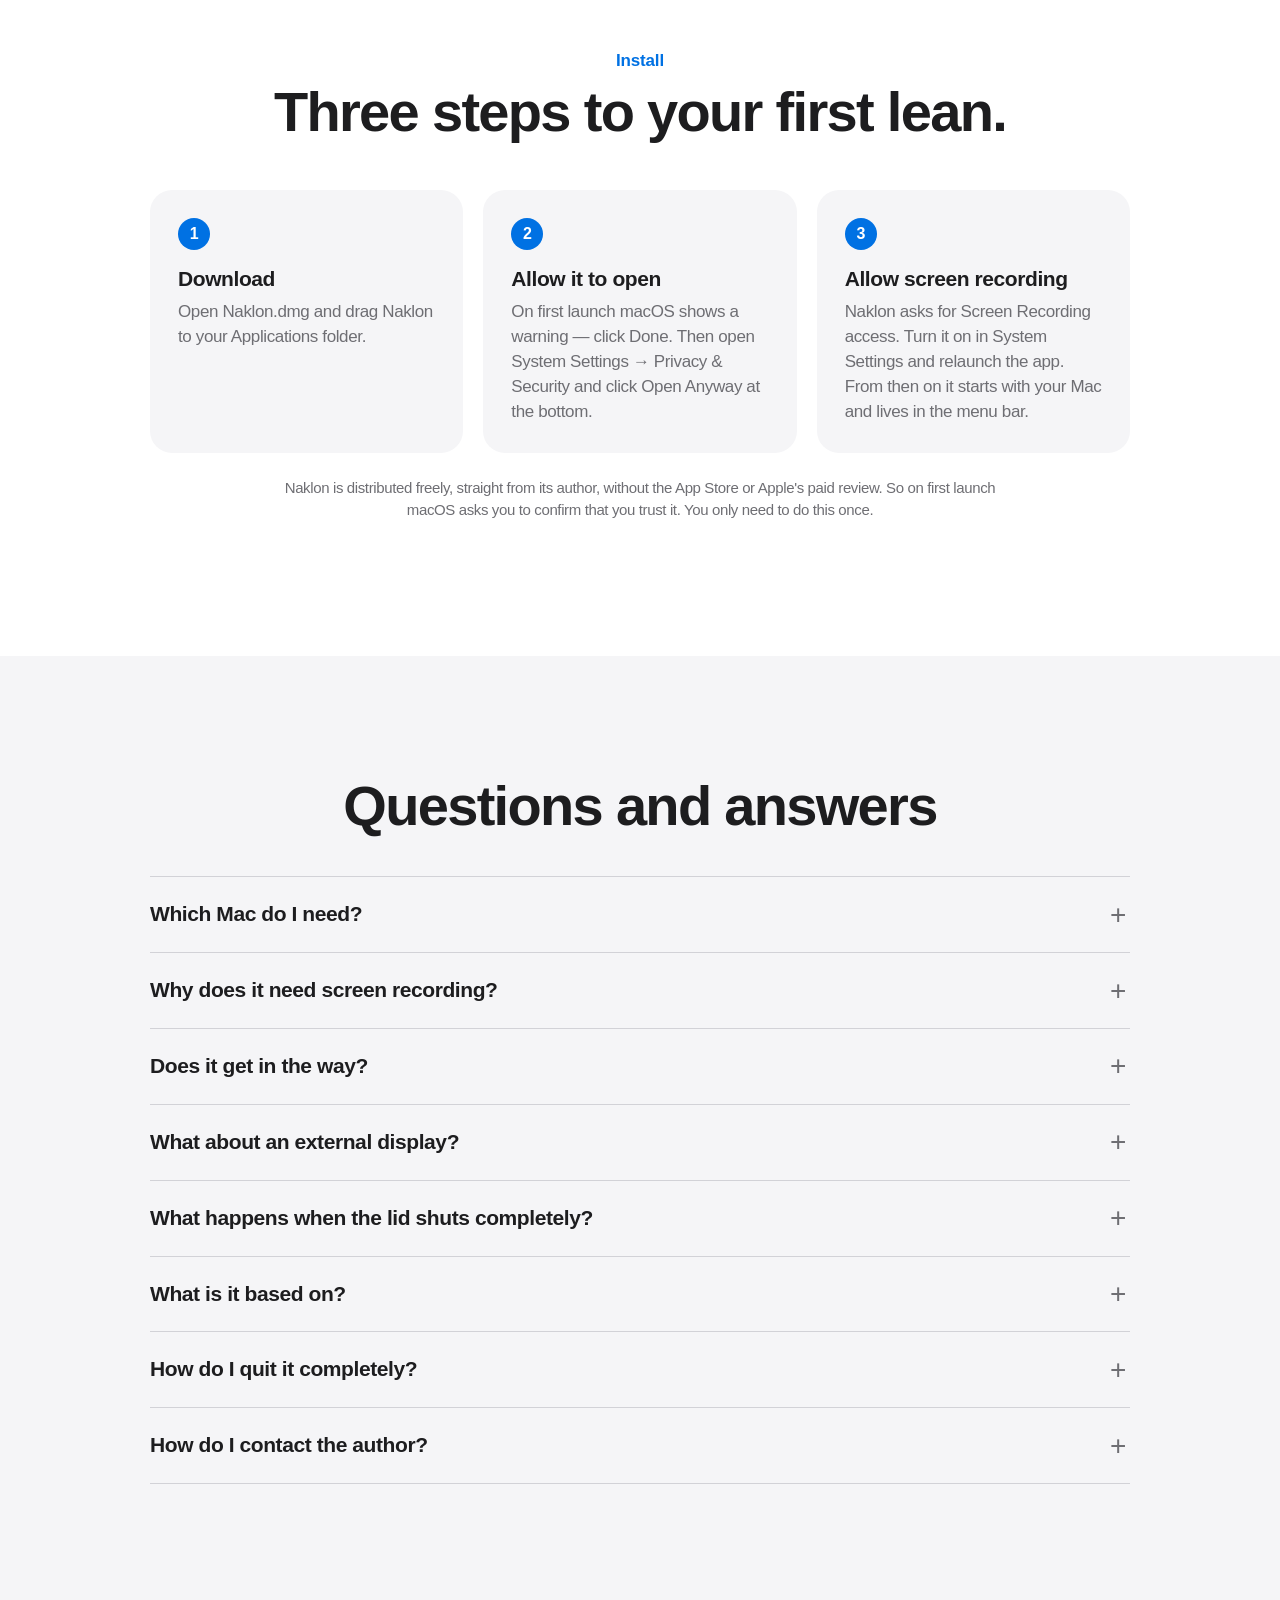
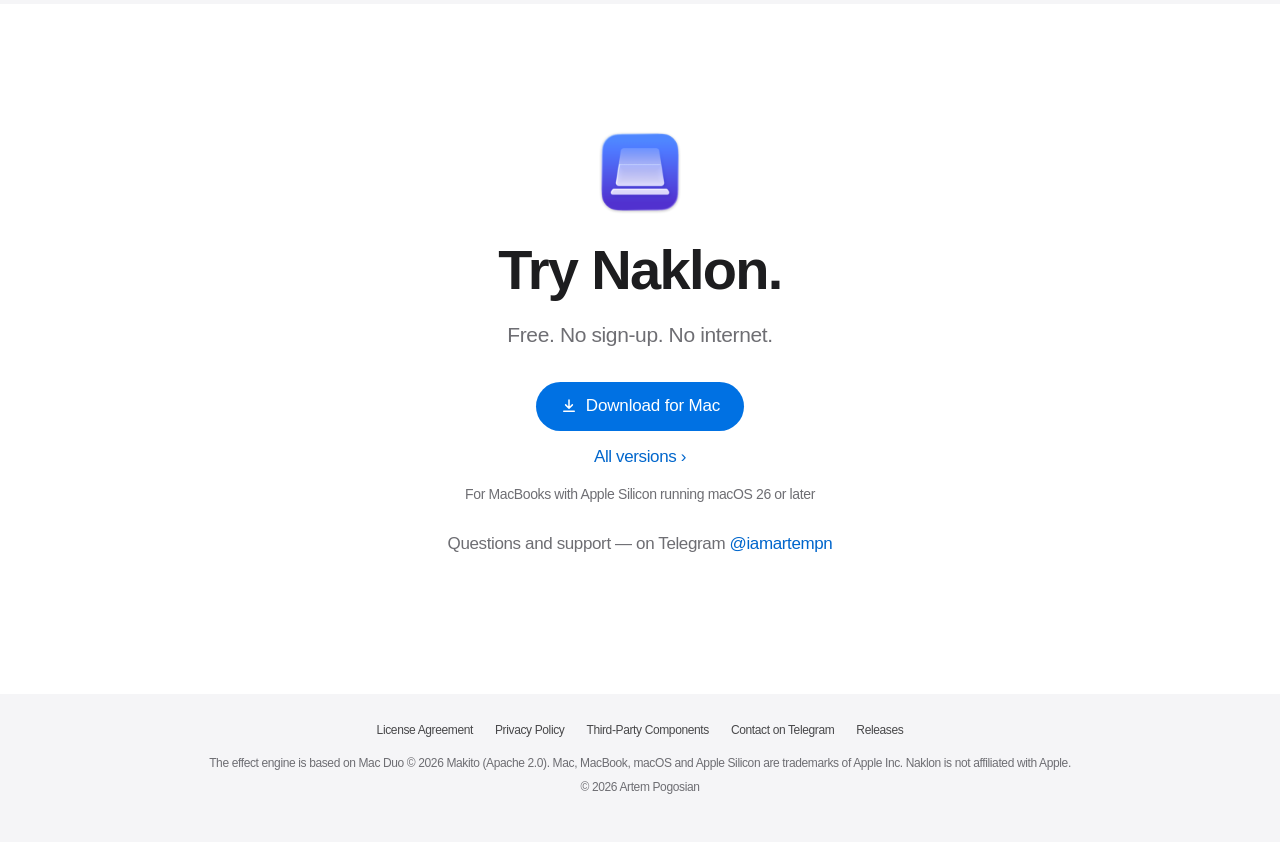
==== commit 03fc5da1: "Сайт: 1.0.2, компактный снимок окна" ====
--- a/en/index.html
+++ b/en/index.html
@@ -19,7 +19,7 @@
 <meta name="twitter:card" content="summary_large_image">
 <link rel="icon" type="image/png" href="../img/icon-64.png">
 <link rel="apple-touch-icon" href="../img/apple-touch-icon.png">
-<link rel="stylesheet" href="../style.css?v=e6a2213868">
+<link rel="stylesheet" href="../style.css?v=f75392ae5f">
 </head>
 <body>
 <nav class="nav"><div class="wide">
@@ -40,7 +40,7 @@
     <p class="meta">For MacBooks with Apple Silicon running macOS 26 or later</p>
     <div class="badges"><span class="badge"><svg viewBox="0 0 24 24" fill="none" stroke="currentColor" stroke-width="2" stroke-linecap="round" stroke-linejoin="round"><path d="M3 3l18 18M8.5 16.5a5 5 0 0 1 7 0M5 12.9a10 10 0 0 1 4.2-2.6M19 12.9a10 10 0 0 0-2.8-2M1.8 9.4a15 15 0 0 1 3.9-2.5M22.2 9.4A15 15 0 0 0 11 5.1M12 20h.01"/></svg>Works offline</span><span class="badge"><svg viewBox="0 0 24 24" fill="none" stroke="currentColor" stroke-width="2" stroke-linecap="round" stroke-linejoin="round"><circle cx="12" cy="8" r="4"/><path d="M4 21a8 8 0 0 1 16 0"/></svg>No sign-up</span><span class="badge"><svg viewBox="0 0 24 24" fill="none" stroke="currentColor" stroke-width="2" stroke-linecap="round" stroke-linejoin="round"><rect x="3" y="8" width="18" height="4" rx="1"/><path d="M12 8v13M19 12v7a2 2 0 0 1-2 2H7a2 2 0 0 1-2-2v-7M7.5 8a2.5 2.5 0 0 1 0-5C11 3 12 8 12 8s1-5 4.5-5a2.5 2.5 0 0 1 0 5"/></svg>Free</span></div>
   </div>
-  <picture><source media="(prefers-color-scheme: dark)" srcset="../img/overview-en-dark-1280.webp 1280w, ../img/overview-en-dark-2x.webp 2200w" sizes="(max-width: 1240px) 100vw, 1180px"><img class="shot" src="../img/overview-en-1280.webp" srcset="../img/overview-en-1280.webp 1280w, ../img/overview-en-2x.webp 2200w" sizes="(max-width: 1240px) 100vw, 1180px" width="2200" height="1208" alt="The Naklon window: a lid diagram with the current angle and the effect zone" fetchpriority="high"></picture>
+  <picture><source media="(prefers-color-scheme: dark)" srcset="../img/overview-en-dark-1280.webp 1280w, ../img/overview-en-dark-2x.webp 1720w" sizes="(max-width: 1000px) 100vw, 960px"><img class="shot" src="../img/overview-en-1280.webp" srcset="../img/overview-en-1280.webp 1280w, ../img/overview-en-2x.webp 1720w" sizes="(max-width: 1000px) 100vw, 960px" width="1720" height="1048" alt="The Naklon window: a lid diagram with the current angle and the effect zone" fetchpriority="high"></picture>
 </header>
 
 <section id="features">
--- a/style.css
+++ b/style.css
@@ -262,3 +262,7 @@
   .hero .shot { padding: 0 16px; }
   .wrap, .wide { padding: 0 16px; }
 }
+
+/* «Наклон»: снимок окна в шапке компактнее, чем у «Слова». Окно маленькое, и растянутое
+   на 1180 точек оно выглядело пустым; 960 — размер, при котором его читают целиком. */
+.hero .shot { width: min(100%, 960px); }
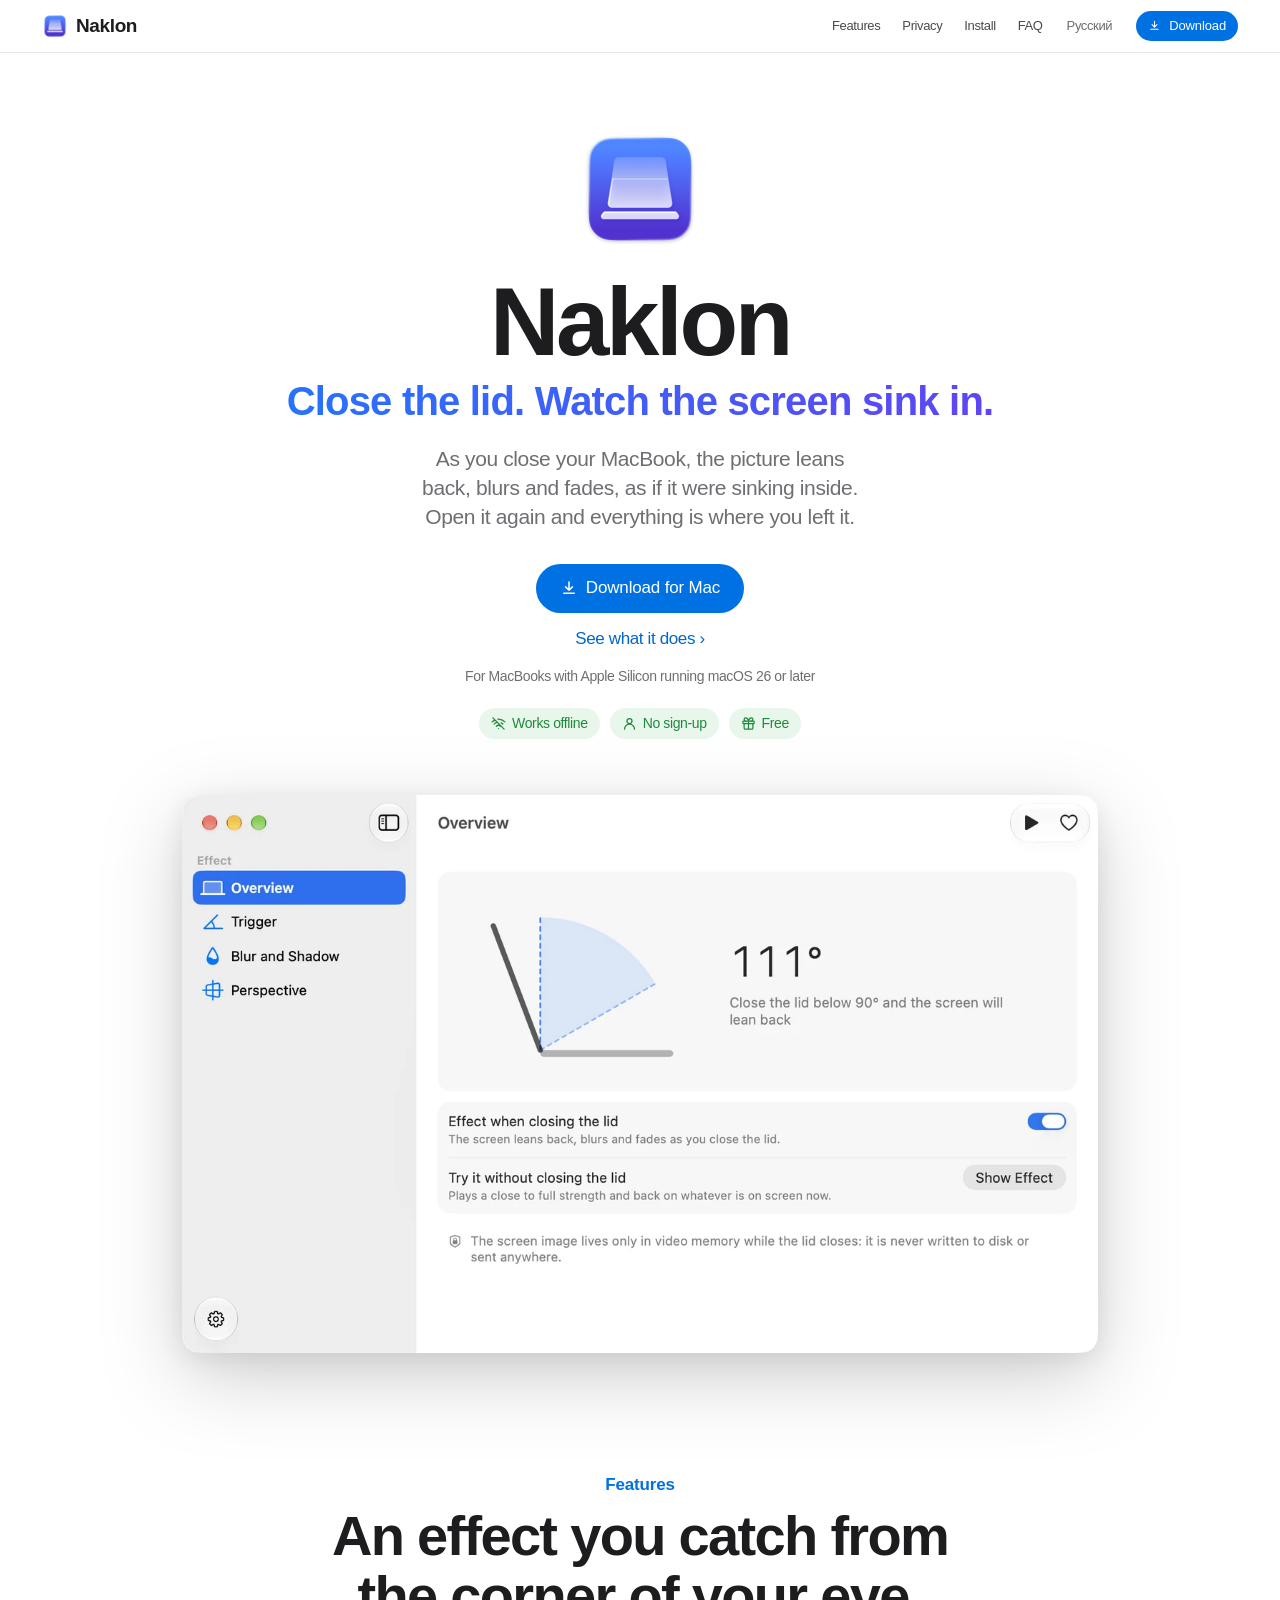
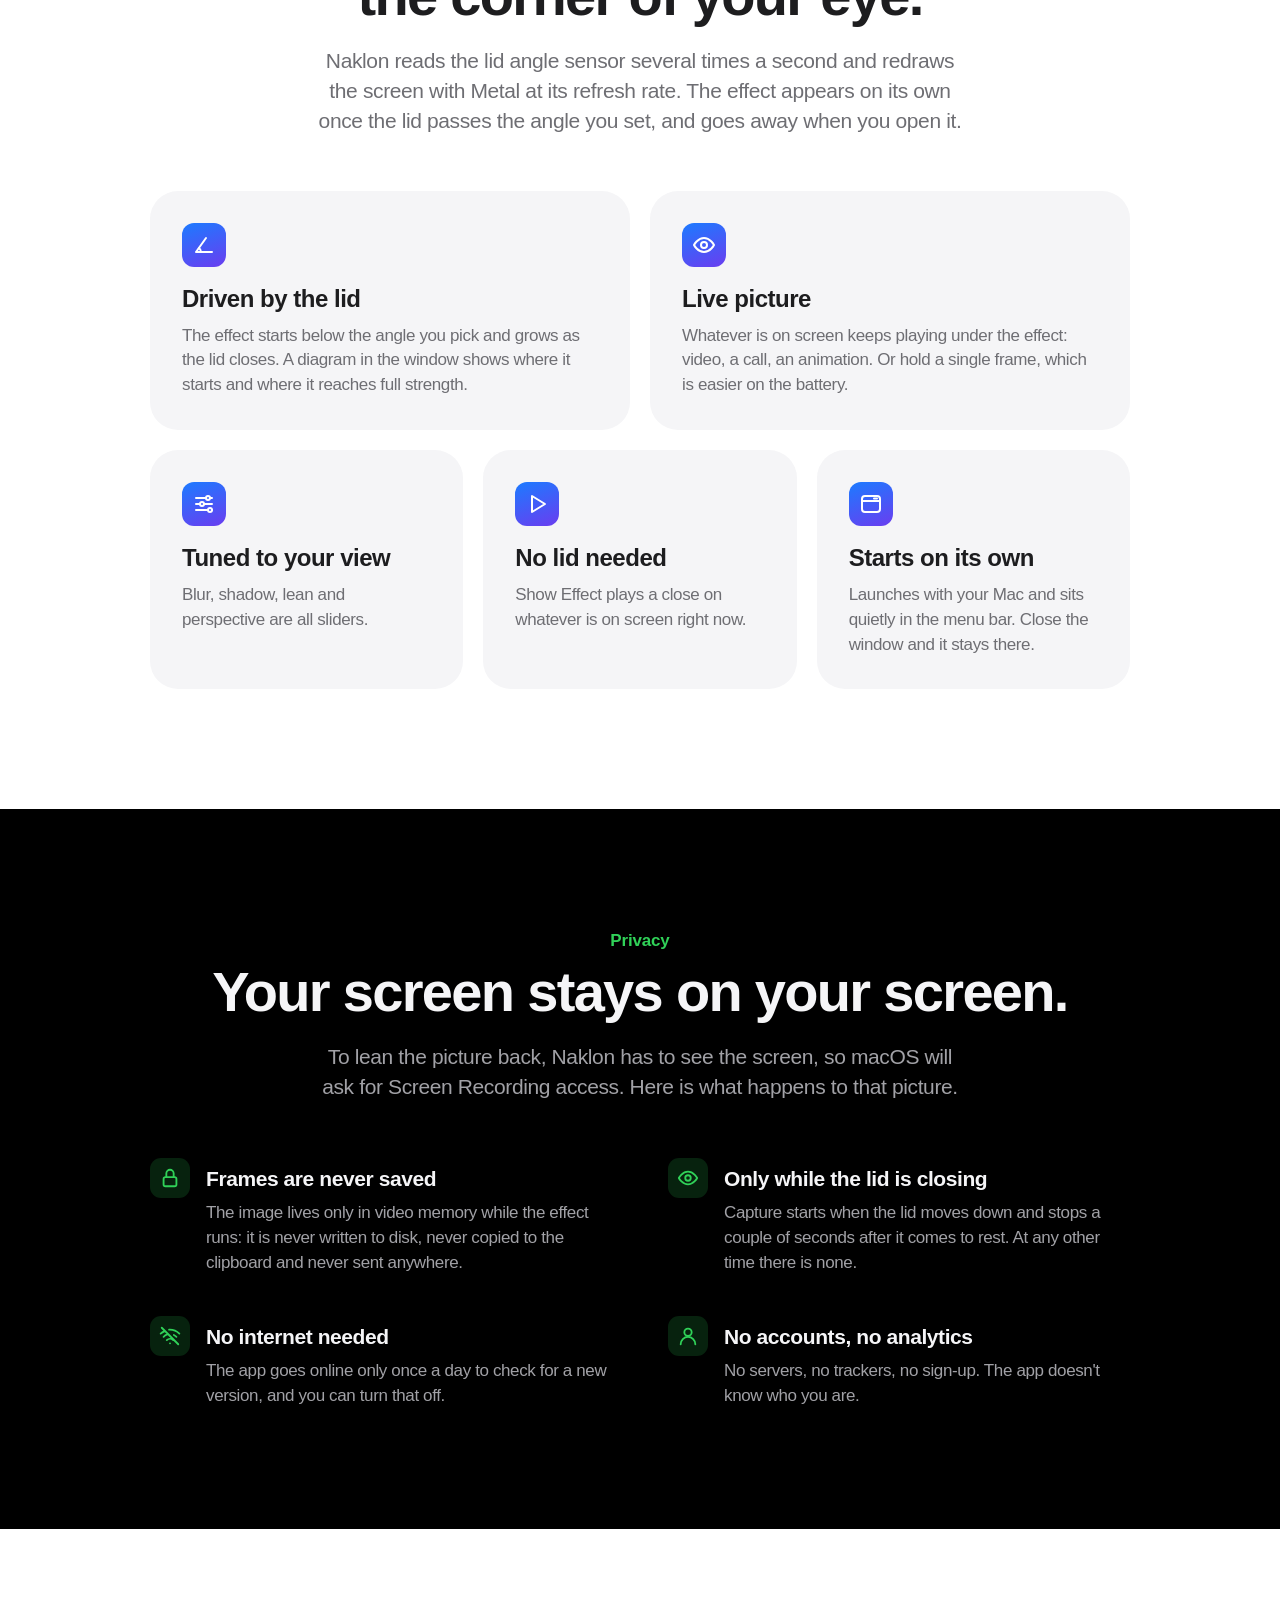
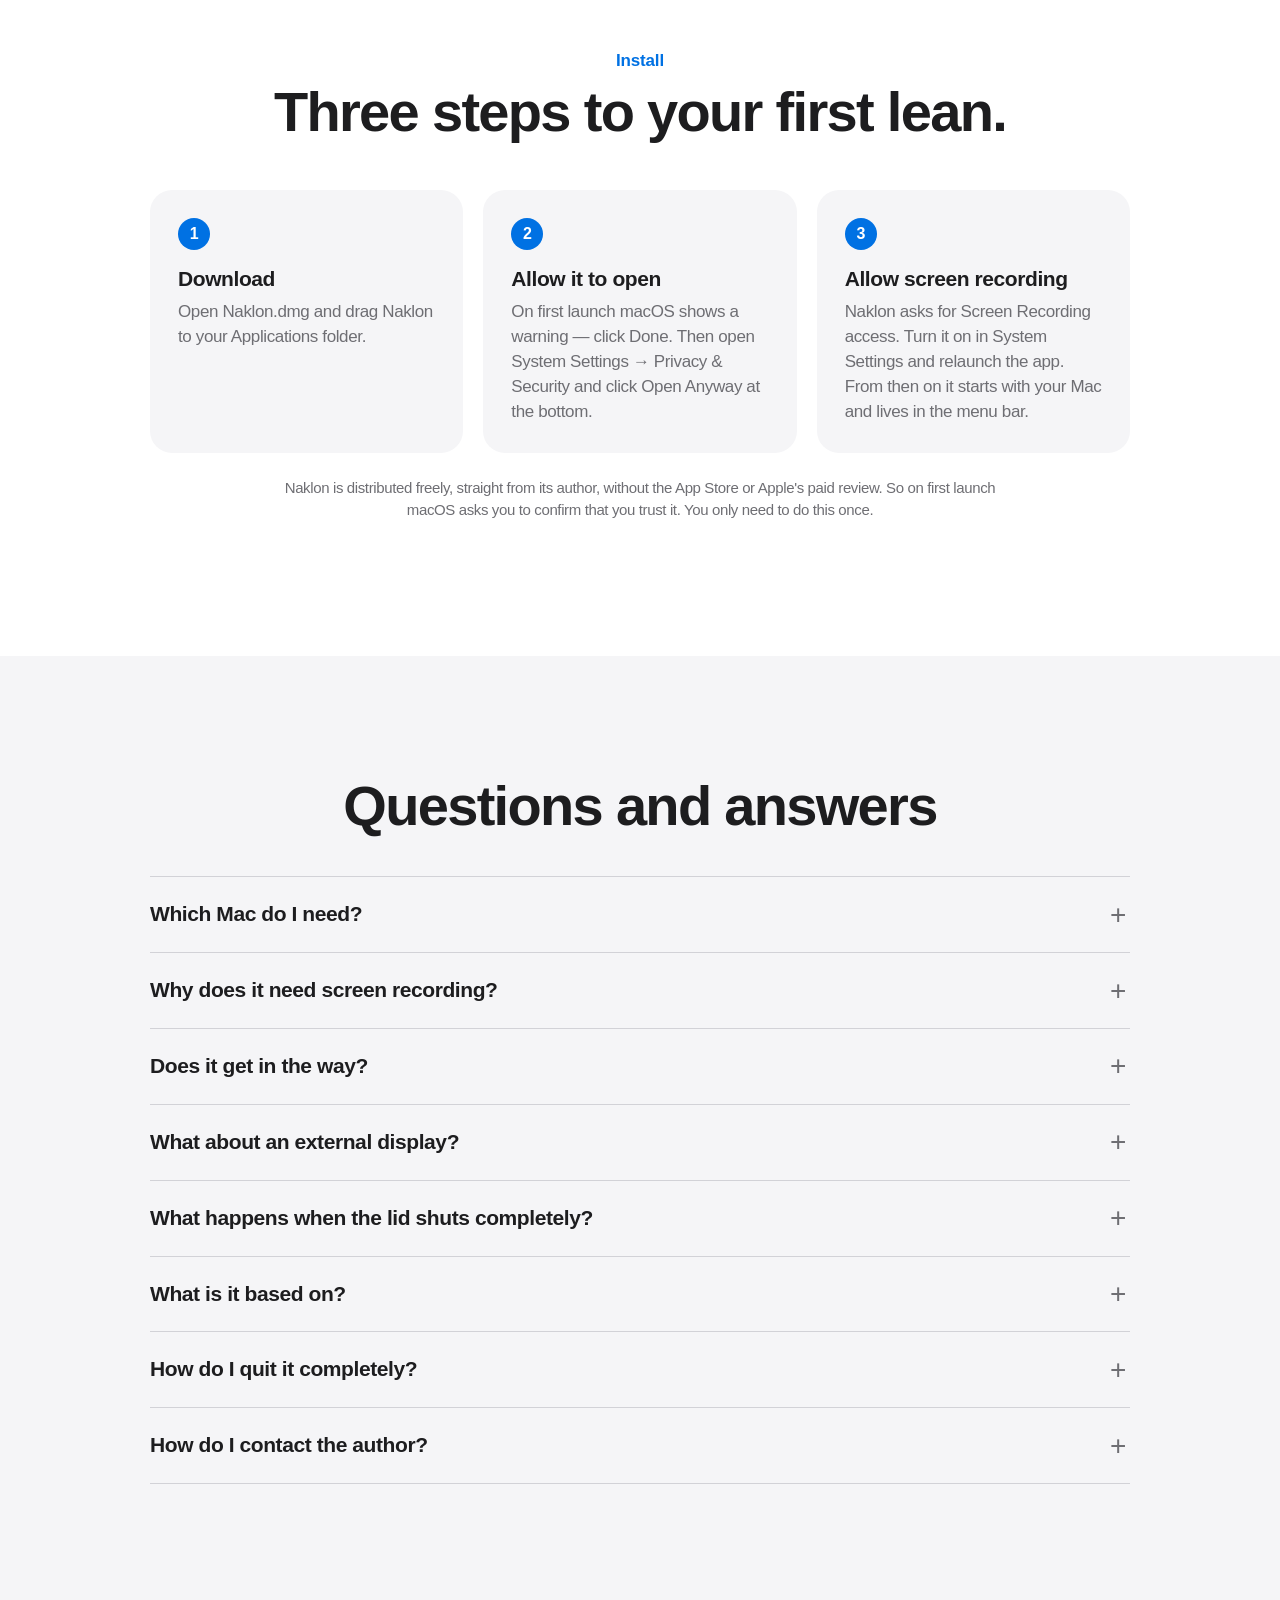
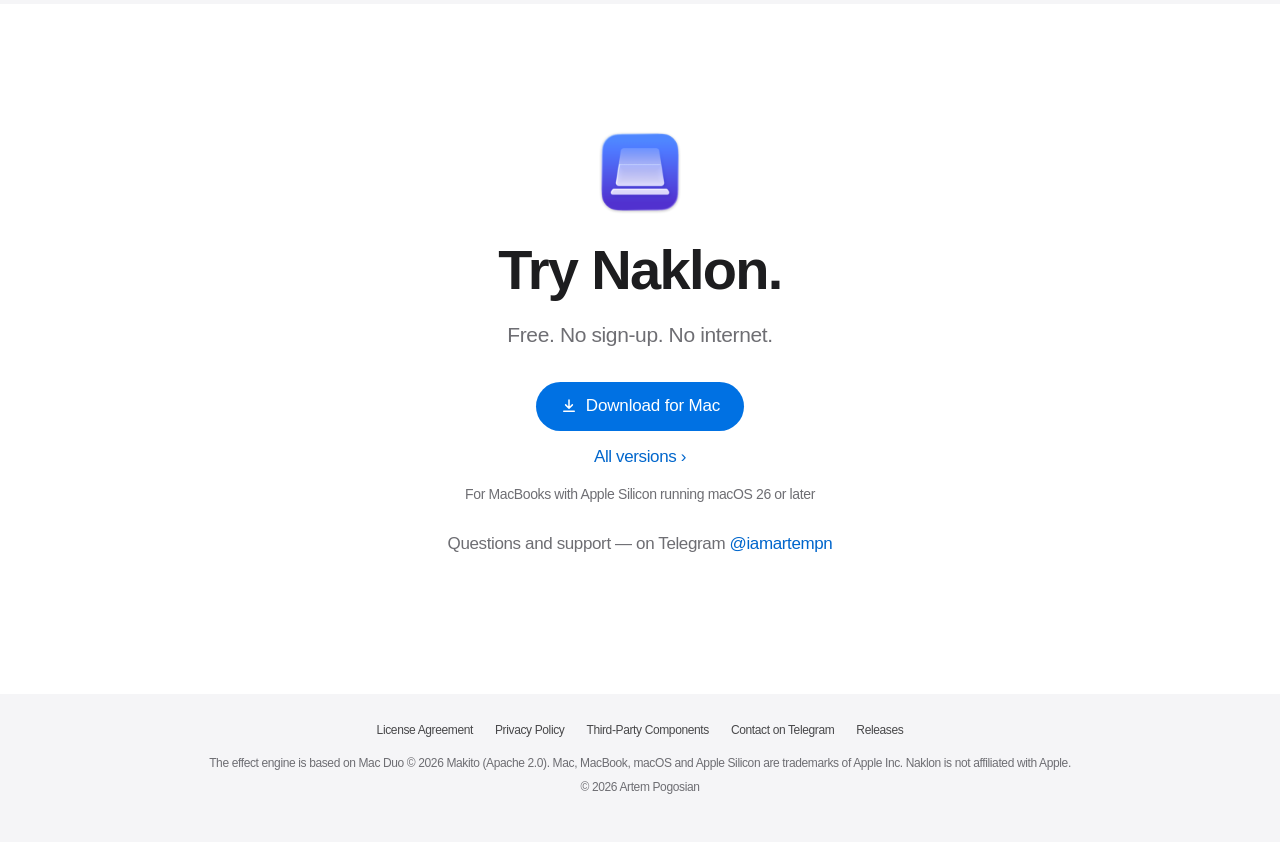
==== commit a86953fa: "Сайт: 1.0.3, новые снимки" ====
--- a/en/index.html
+++ b/en/index.html
@@ -40,7 +40,7 @@
     <p class="meta">For MacBooks with Apple Silicon running macOS 26 or later</p>
     <div class="badges"><span class="badge"><svg viewBox="0 0 24 24" fill="none" stroke="currentColor" stroke-width="2" stroke-linecap="round" stroke-linejoin="round"><path d="M3 3l18 18M8.5 16.5a5 5 0 0 1 7 0M5 12.9a10 10 0 0 1 4.2-2.6M19 12.9a10 10 0 0 0-2.8-2M1.8 9.4a15 15 0 0 1 3.9-2.5M22.2 9.4A15 15 0 0 0 11 5.1M12 20h.01"/></svg>Works offline</span><span class="badge"><svg viewBox="0 0 24 24" fill="none" stroke="currentColor" stroke-width="2" stroke-linecap="round" stroke-linejoin="round"><circle cx="12" cy="8" r="4"/><path d="M4 21a8 8 0 0 1 16 0"/></svg>No sign-up</span><span class="badge"><svg viewBox="0 0 24 24" fill="none" stroke="currentColor" stroke-width="2" stroke-linecap="round" stroke-linejoin="round"><rect x="3" y="8" width="18" height="4" rx="1"/><path d="M12 8v13M19 12v7a2 2 0 0 1-2 2H7a2 2 0 0 1-2-2v-7M7.5 8a2.5 2.5 0 0 1 0-5C11 3 12 8 12 8s1-5 4.5-5a2.5 2.5 0 0 1 0 5"/></svg>Free</span></div>
   </div>
-  <picture><source media="(prefers-color-scheme: dark)" srcset="../img/overview-en-dark-1280.webp 1280w, ../img/overview-en-dark-2x.webp 1720w" sizes="(max-width: 1000px) 100vw, 960px"><img class="shot" src="../img/overview-en-1280.webp" srcset="../img/overview-en-1280.webp 1280w, ../img/overview-en-2x.webp 1720w" sizes="(max-width: 1000px) 100vw, 960px" width="1720" height="1048" alt="The Naklon window: a lid diagram with the current angle and the effect zone" fetchpriority="high"></picture>
+  <picture><source media="(prefers-color-scheme: dark)" srcset="../img/overview-en-dark-1280.webp?v=51ab40ac0a 1280w, ../img/overview-en-dark-2x.webp?v=a571cee043 1720w" sizes="(max-width: 1000px) 100vw, 960px"><img class="shot" src="../img/overview-en-1280.webp?v=4e10396a6b" srcset="../img/overview-en-1280.webp?v=4e10396a6b 1280w, ../img/overview-en-2x.webp?v=056ac94f14 1720w" sizes="(max-width: 1000px) 100vw, 960px" width="1720" height="1048" alt="The Naklon window: a lid diagram with the current angle and the effect zone" fetchpriority="high"></picture>
 </header>
 
 <section id="features">
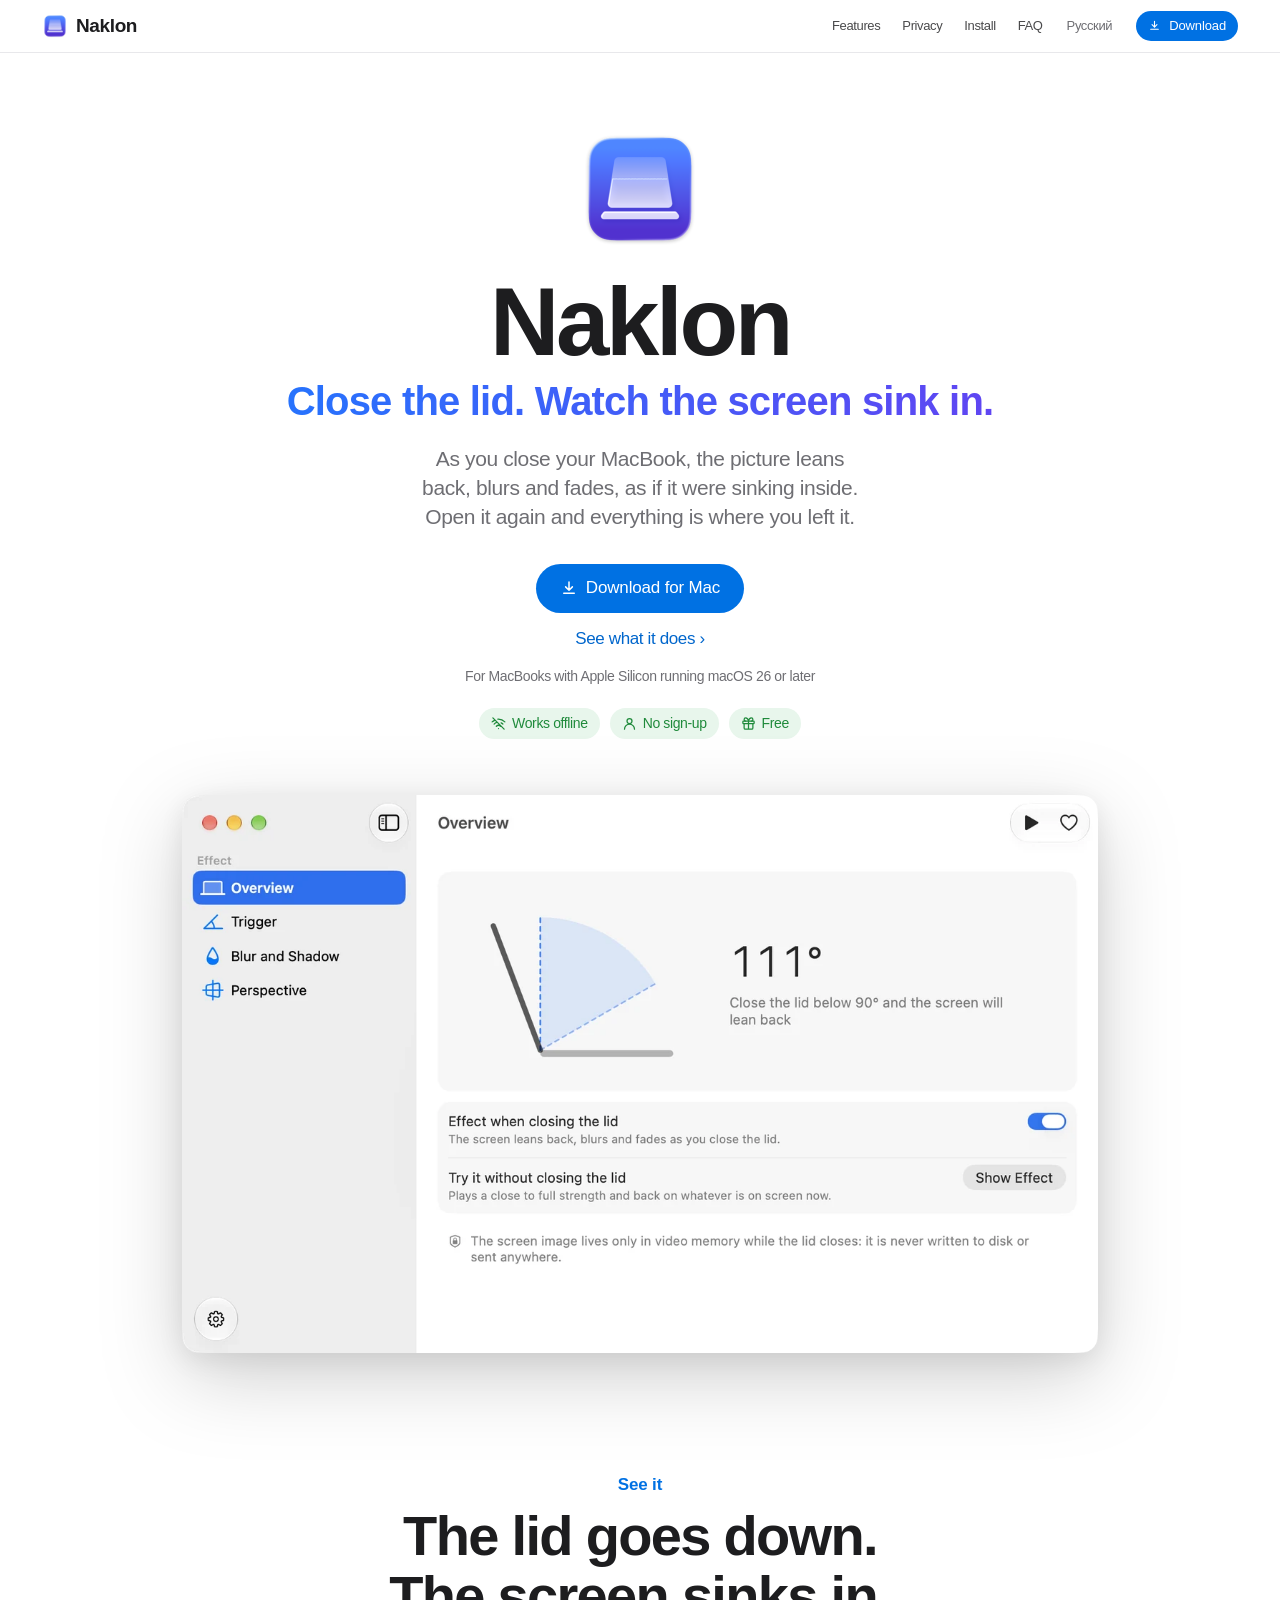
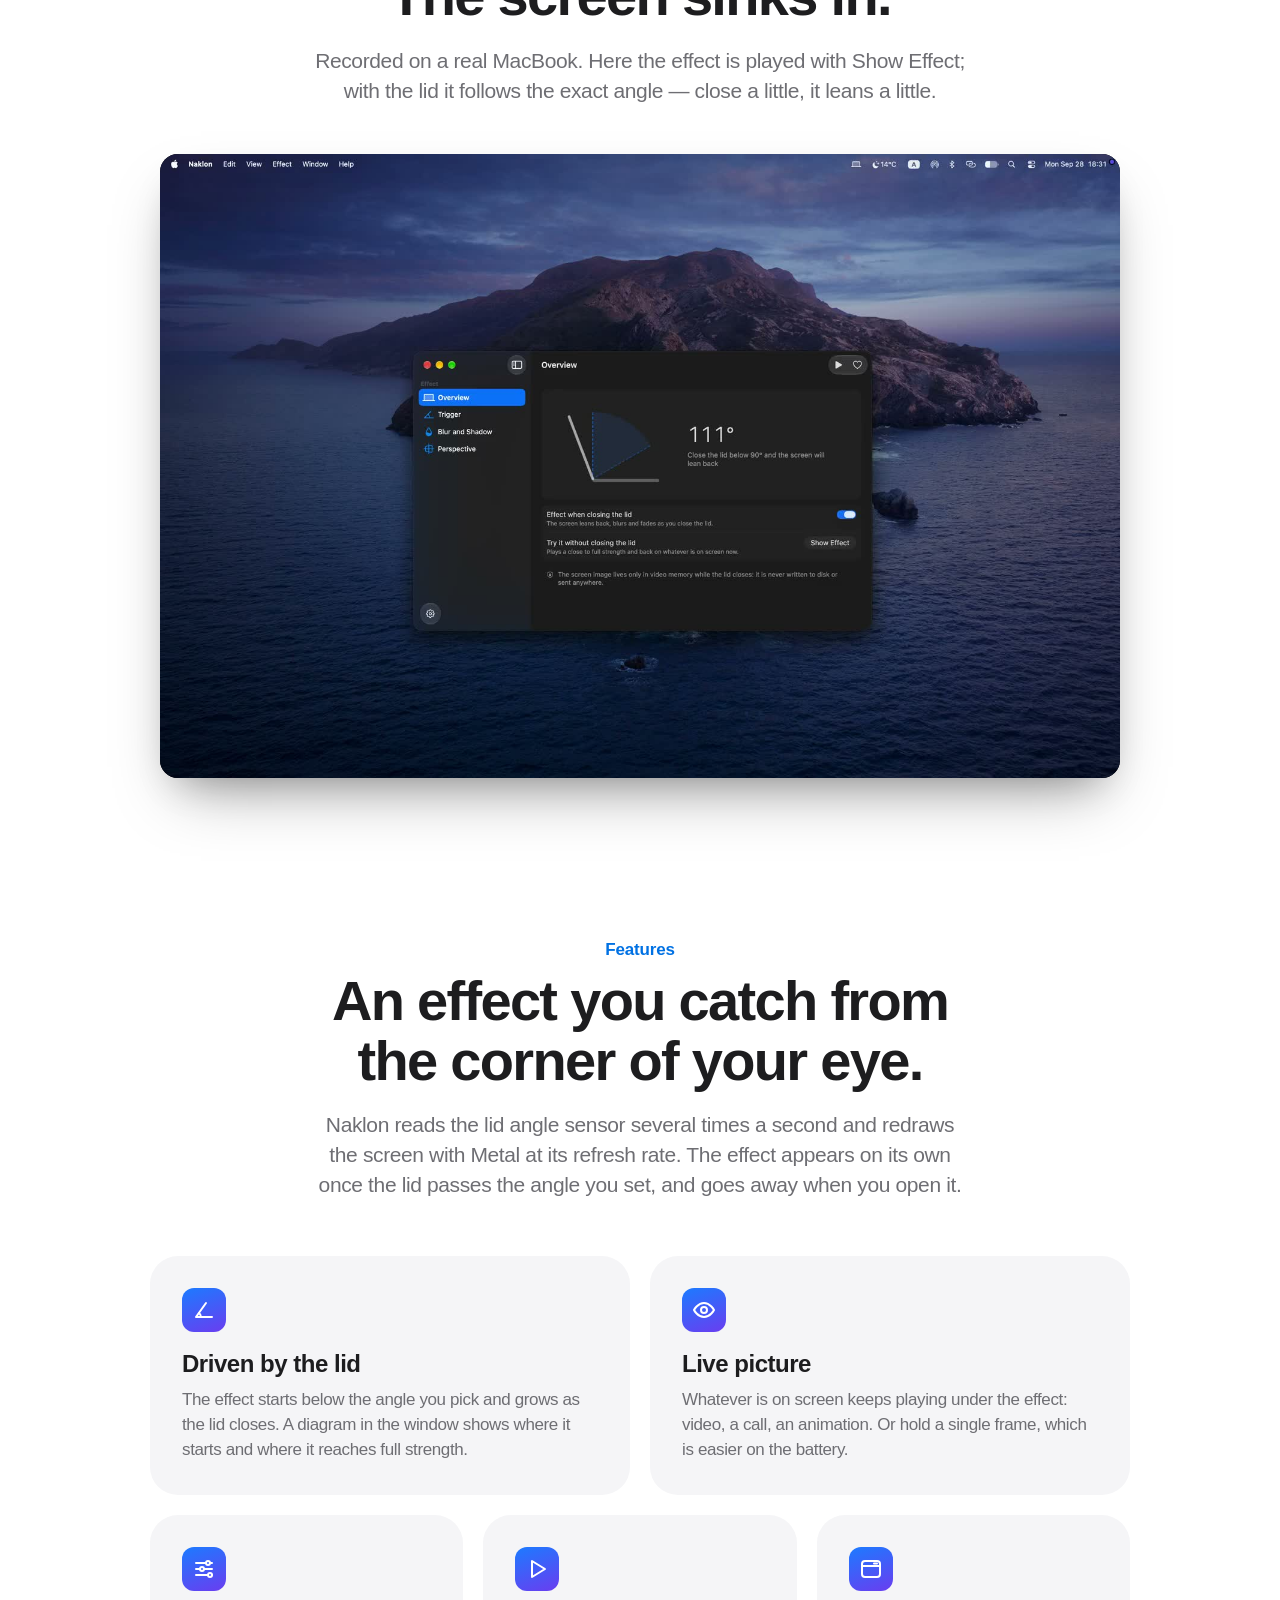
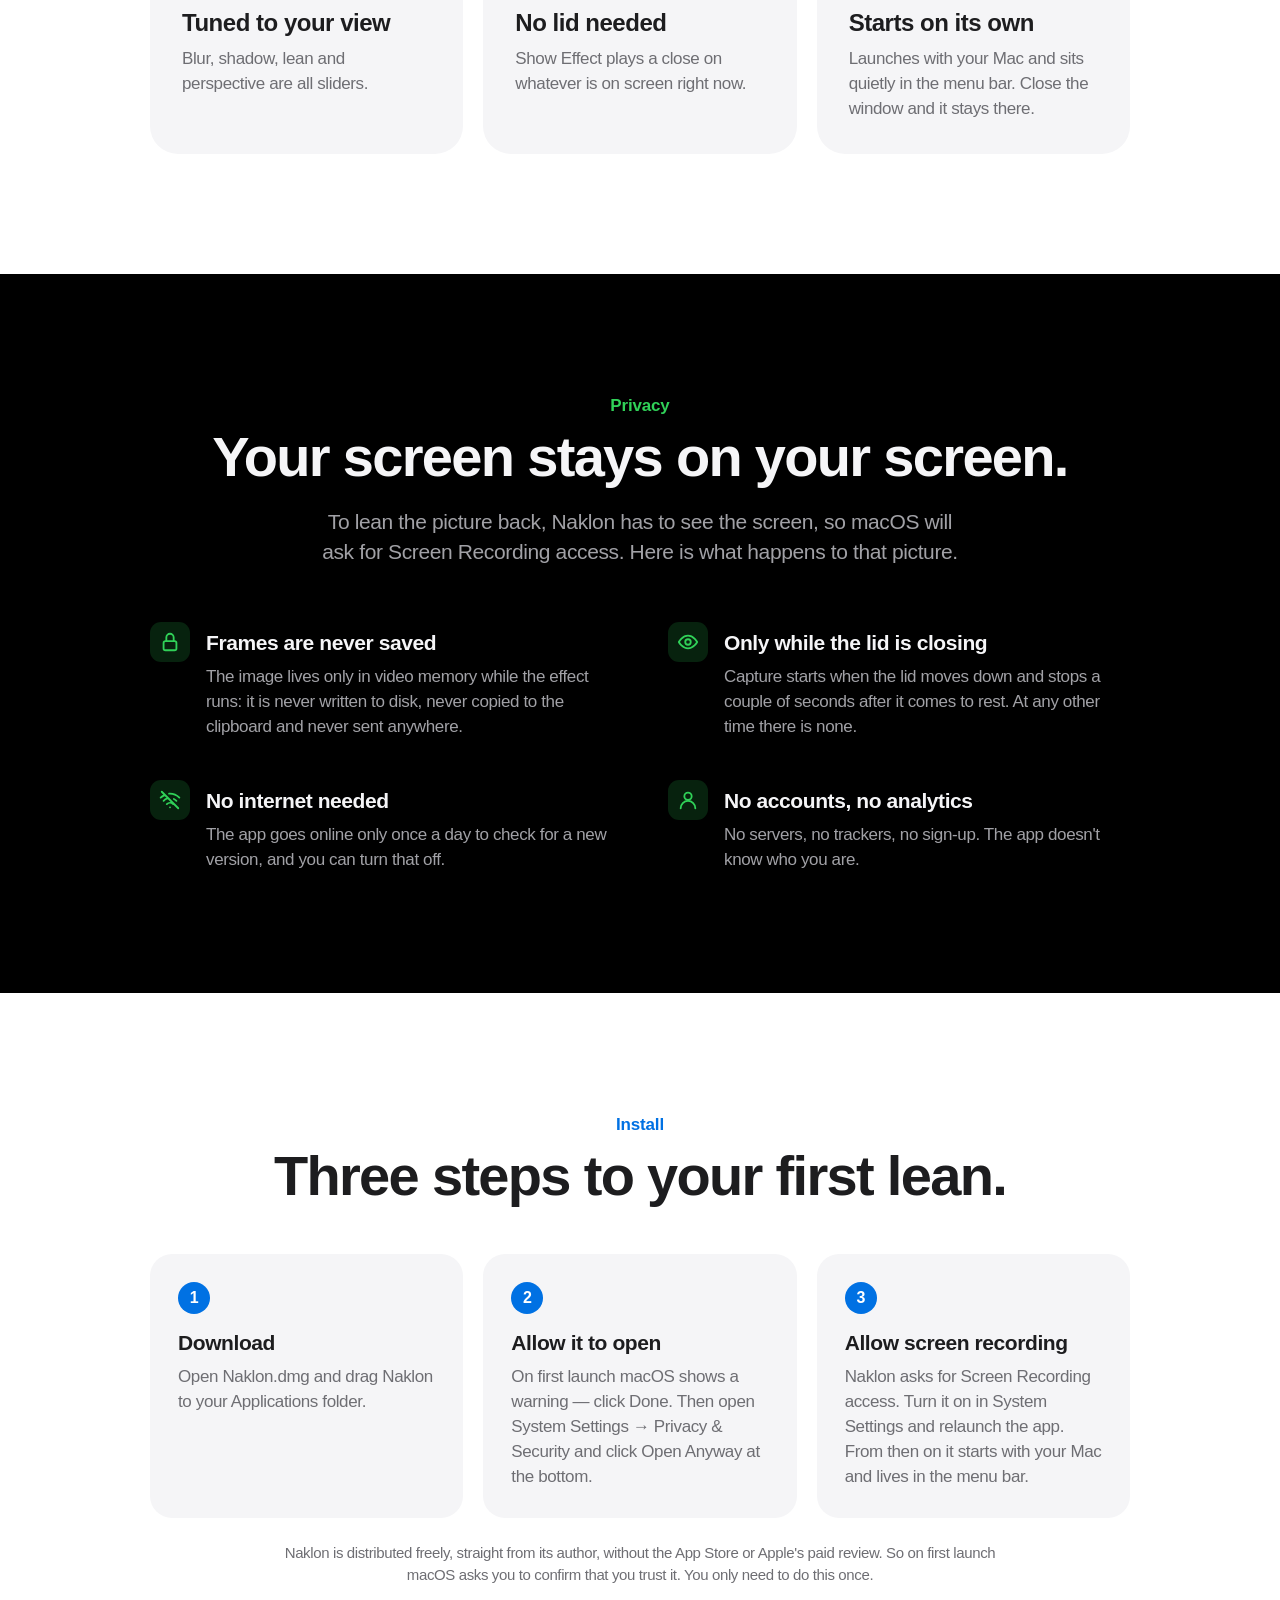
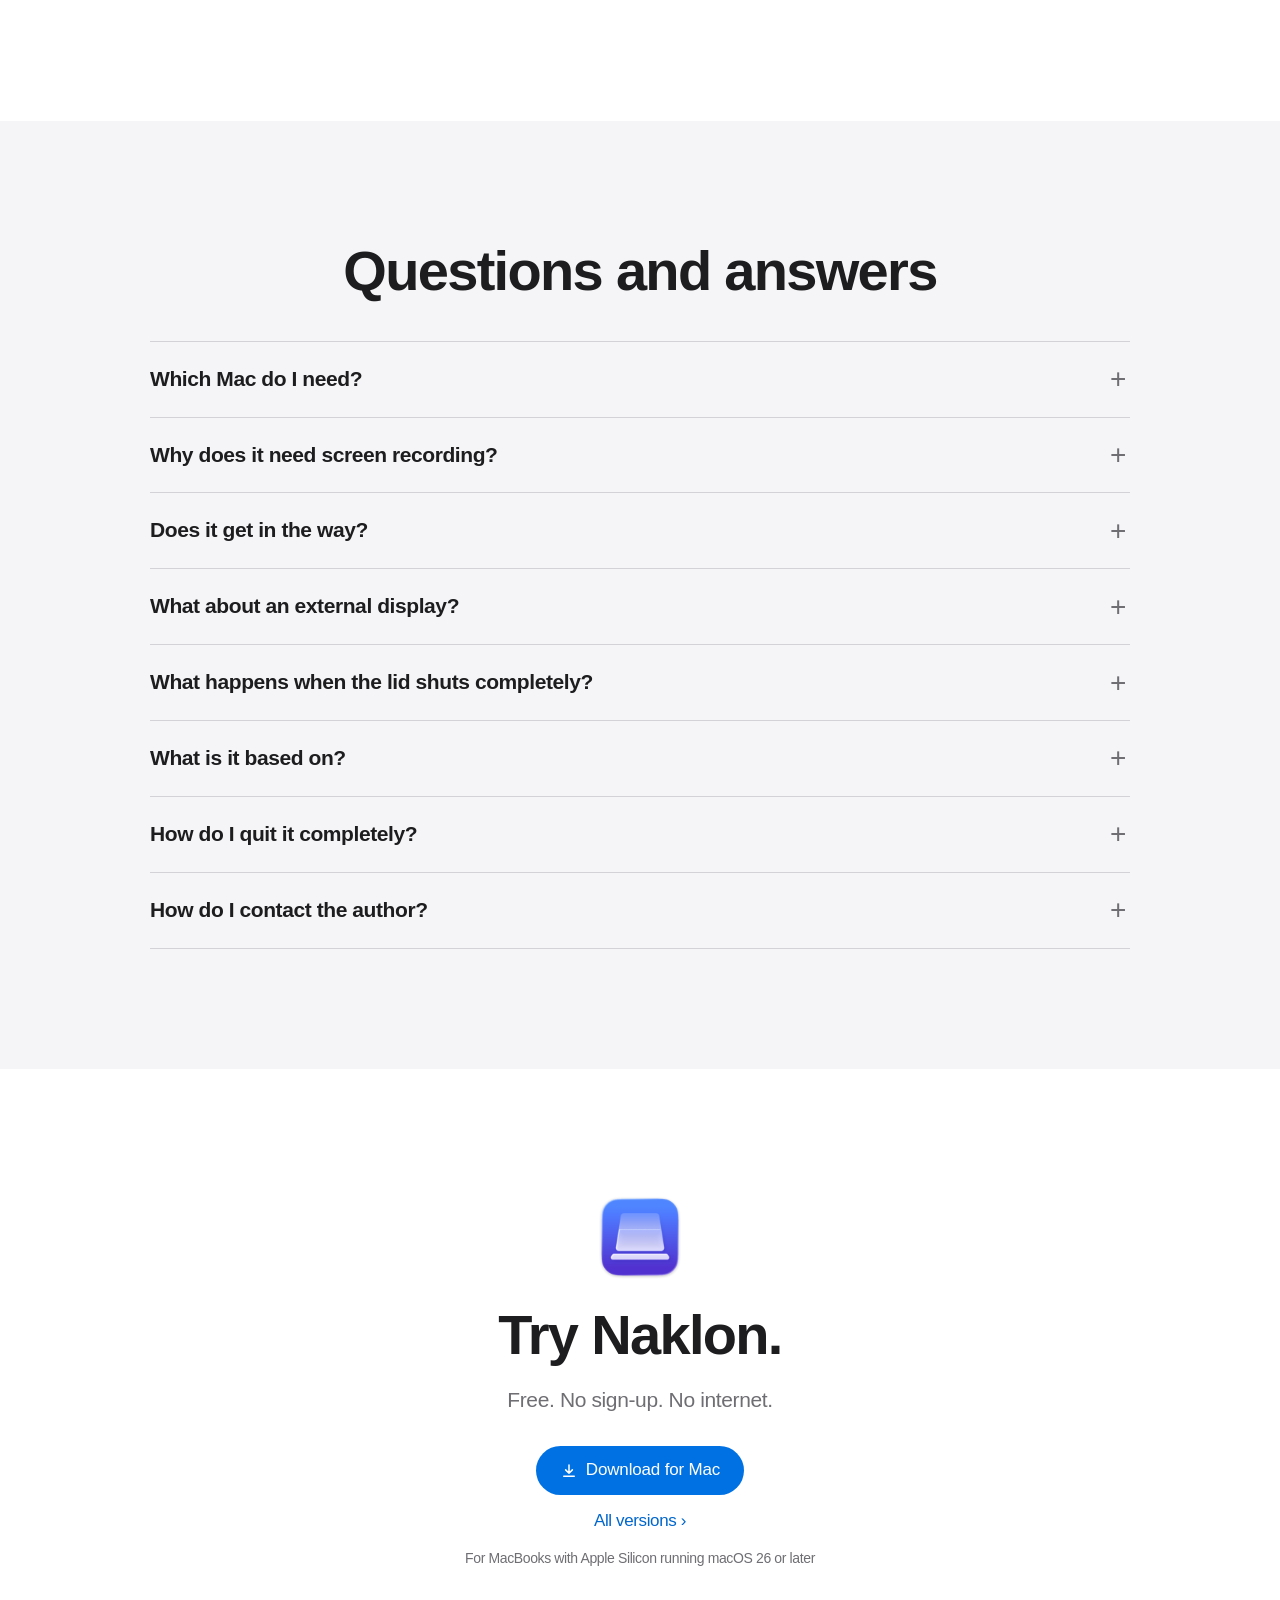
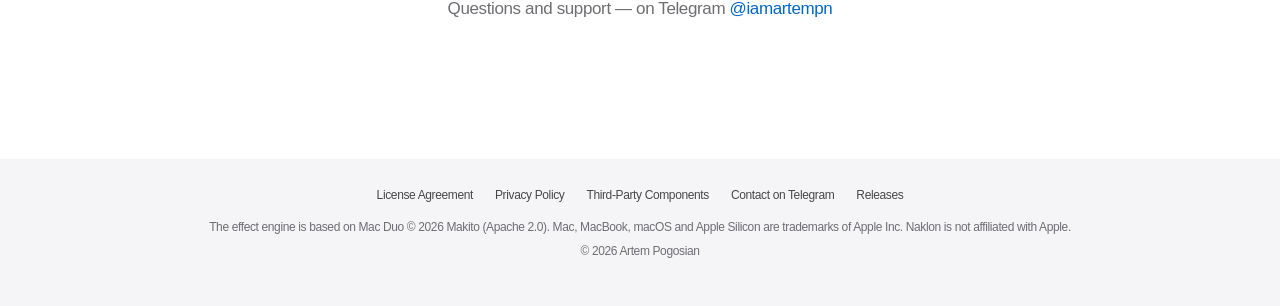
==== commit d8d678b0: "Сайт: ролик эффекта" ====
--- a/en/index.html
+++ b/en/index.html
@@ -19,7 +19,7 @@
 <meta name="twitter:card" content="summary_large_image">
 <link rel="icon" type="image/png" href="../img/icon-64.png">
 <link rel="apple-touch-icon" href="../img/apple-touch-icon.png">
-<link rel="stylesheet" href="../style.css?v=f75392ae5f">
+<link rel="stylesheet" href="../style.css?v=8bf0d24ddd">
 </head>
 <body>
 <nav class="nav"><div class="wide">
@@ -42,6 +42,18 @@
   </div>
   <picture><source media="(prefers-color-scheme: dark)" srcset="../img/overview-en-dark-1280.webp?v=51ab40ac0a 1280w, ../img/overview-en-dark-2x.webp?v=a571cee043 1720w" sizes="(max-width: 1000px) 100vw, 960px"><img class="shot" src="../img/overview-en-1280.webp?v=4e10396a6b" srcset="../img/overview-en-1280.webp?v=4e10396a6b 1280w, ../img/overview-en-2x.webp?v=056ac94f14 1720w" sizes="(max-width: 1000px) 100vw, 960px" width="1720" height="1048" alt="The Naklon window: a lid diagram with the current angle and the effect zone" fetchpriority="high"></picture>
 </header>
+
+<section class="demo-section" id="demo">
+  <div class="wrap center">
+    <p class="eyebrow">See it</p>
+    <h2>The lid goes down. The screen sinks in.</h2>
+    <p class="section-lead">Recorded on a real MacBook. Here the effect is played with Show Effect; with the lid it follows the exact angle — close a little, it leans a little.</p>
+  </div>
+  <video class="demo" autoplay muted loop playsinline preload="metadata" width="1600" height="1040"
+         poster="../img/demo-poster.jpg?v=c85a22b807" aria-label="A MacBook screen leans back, blurs and fades, then comes back">
+    <source src="../img/demo.mp4?v=f8fe6373b2" type="video/mp4">
+  </video>
+</section>
 
 <section id="features">
   <div class="wrap center">
@@ -121,6 +133,11 @@
 document.querySelectorAll("[data-lang]").forEach(function (a) {
   a.addEventListener("click", function () { try { localStorage.setItem("naklon-lang", a.dataset.lang); } catch (e) {} });
 });
+// «Уменьшить движение»: ролик не крутится сам, запускается кнопкой.
+var demo = document.querySelector("video.demo");
+if (demo && window.matchMedia("(prefers-reduced-motion: reduce)").matches) {
+  demo.removeAttribute("autoplay"); demo.pause(); demo.controls = true;
+}
 if ("IntersectionObserver" in window) {
   var io = new IntersectionObserver(function (entries) {
     entries.forEach(function (x) { if (x.isIntersecting) { x.target.classList.add("in"); io.unobserve(x.target); } });
--- a/style.css
+++ b/style.css
@@ -266,3 +266,12 @@
 /* «Наклон»: снимок окна в шапке компактнее, чем у «Слова». Окно маленькое, и растянутое
    на 1180 точек оно выглядело пустым; 960 — размер, при котором его читают целиком. */
 .hero .shot { width: min(100%, 960px); }
+
+/* Ролик эффекта: запись всего экрана, скругленная как экран MacBook. */
+section.demo-section { padding-bottom: 40px; }
+video.demo {
+  display: block; width: min(100% - 44px, 960px); height: auto; margin: 48px auto 0;
+  border-radius: 18px; background: #000;
+  box-shadow: 0 30px 60px -20px rgba(0,0,0,.35), 0 18px 36px -18px rgba(0,0,0,.25);
+}
+@media (max-width: 860px) { video.demo { width: calc(100% - 32px); border-radius: 12px; margin-top: 32px; } }
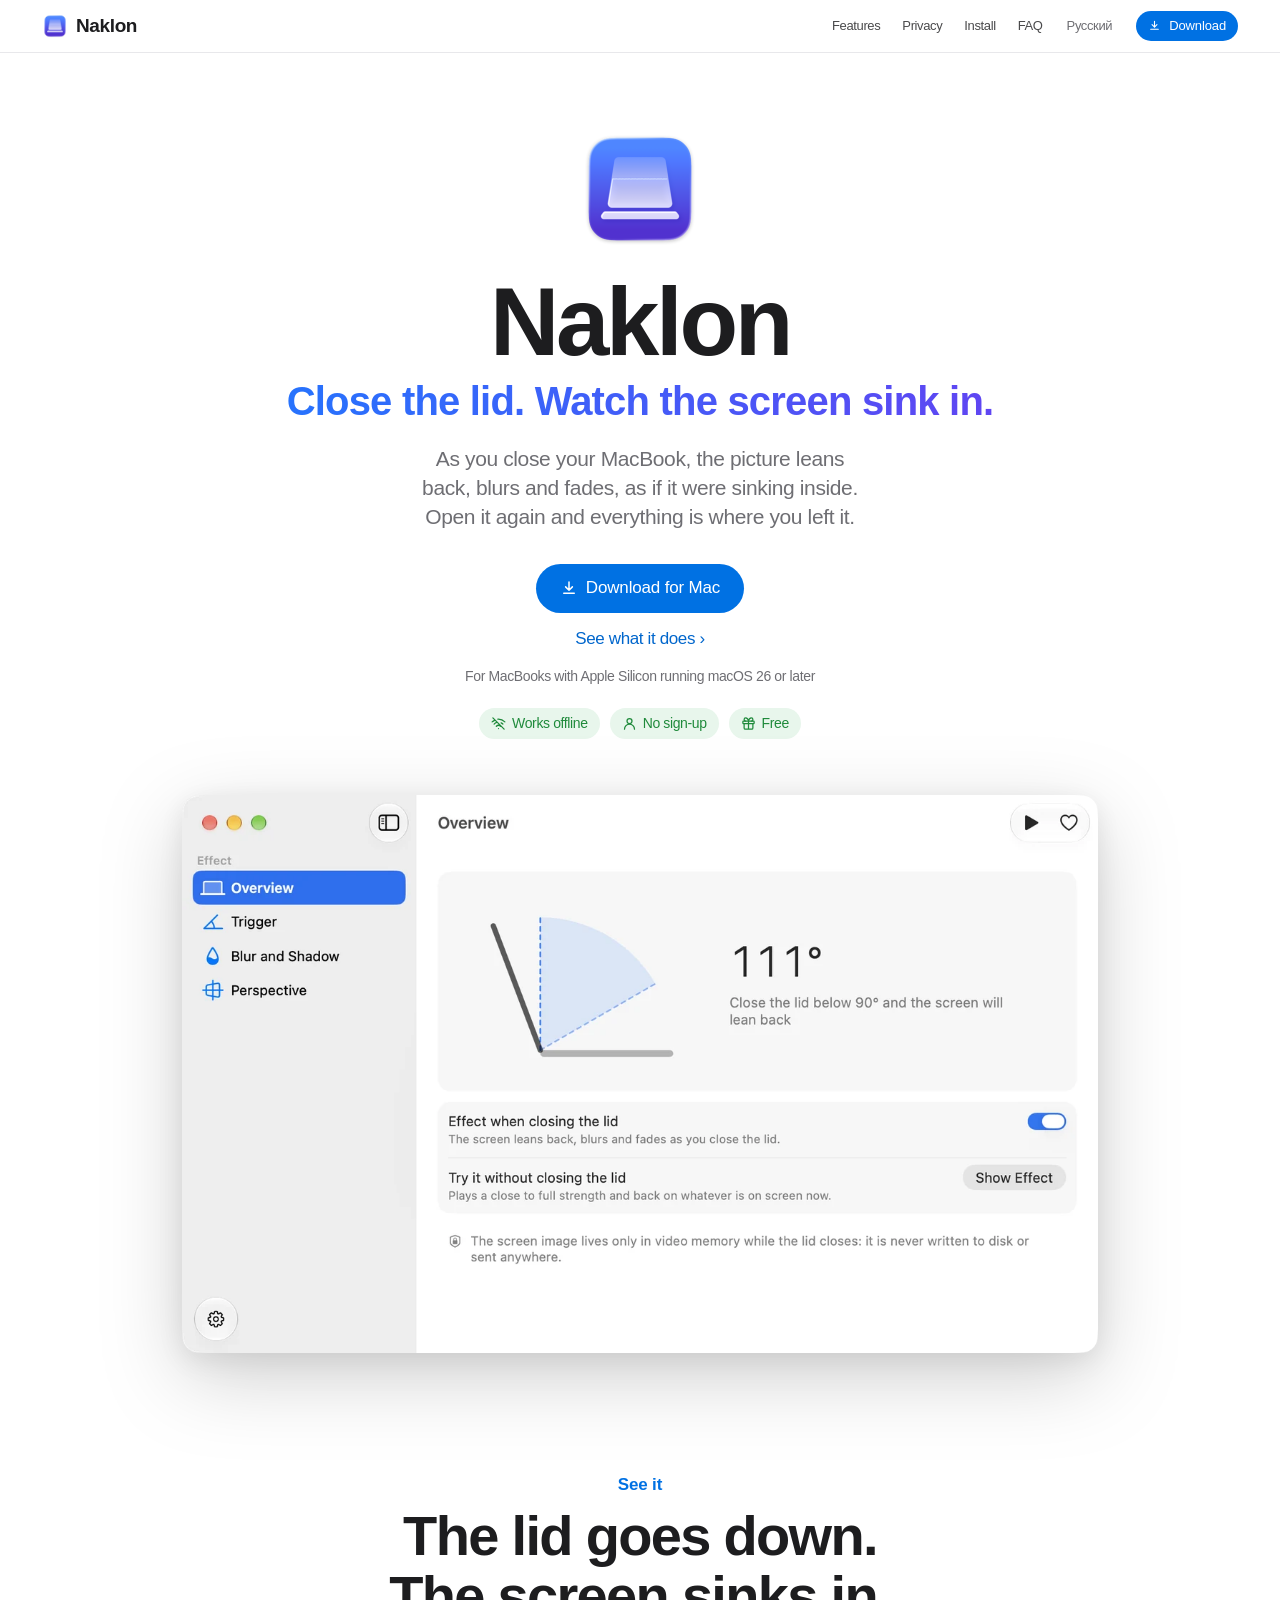
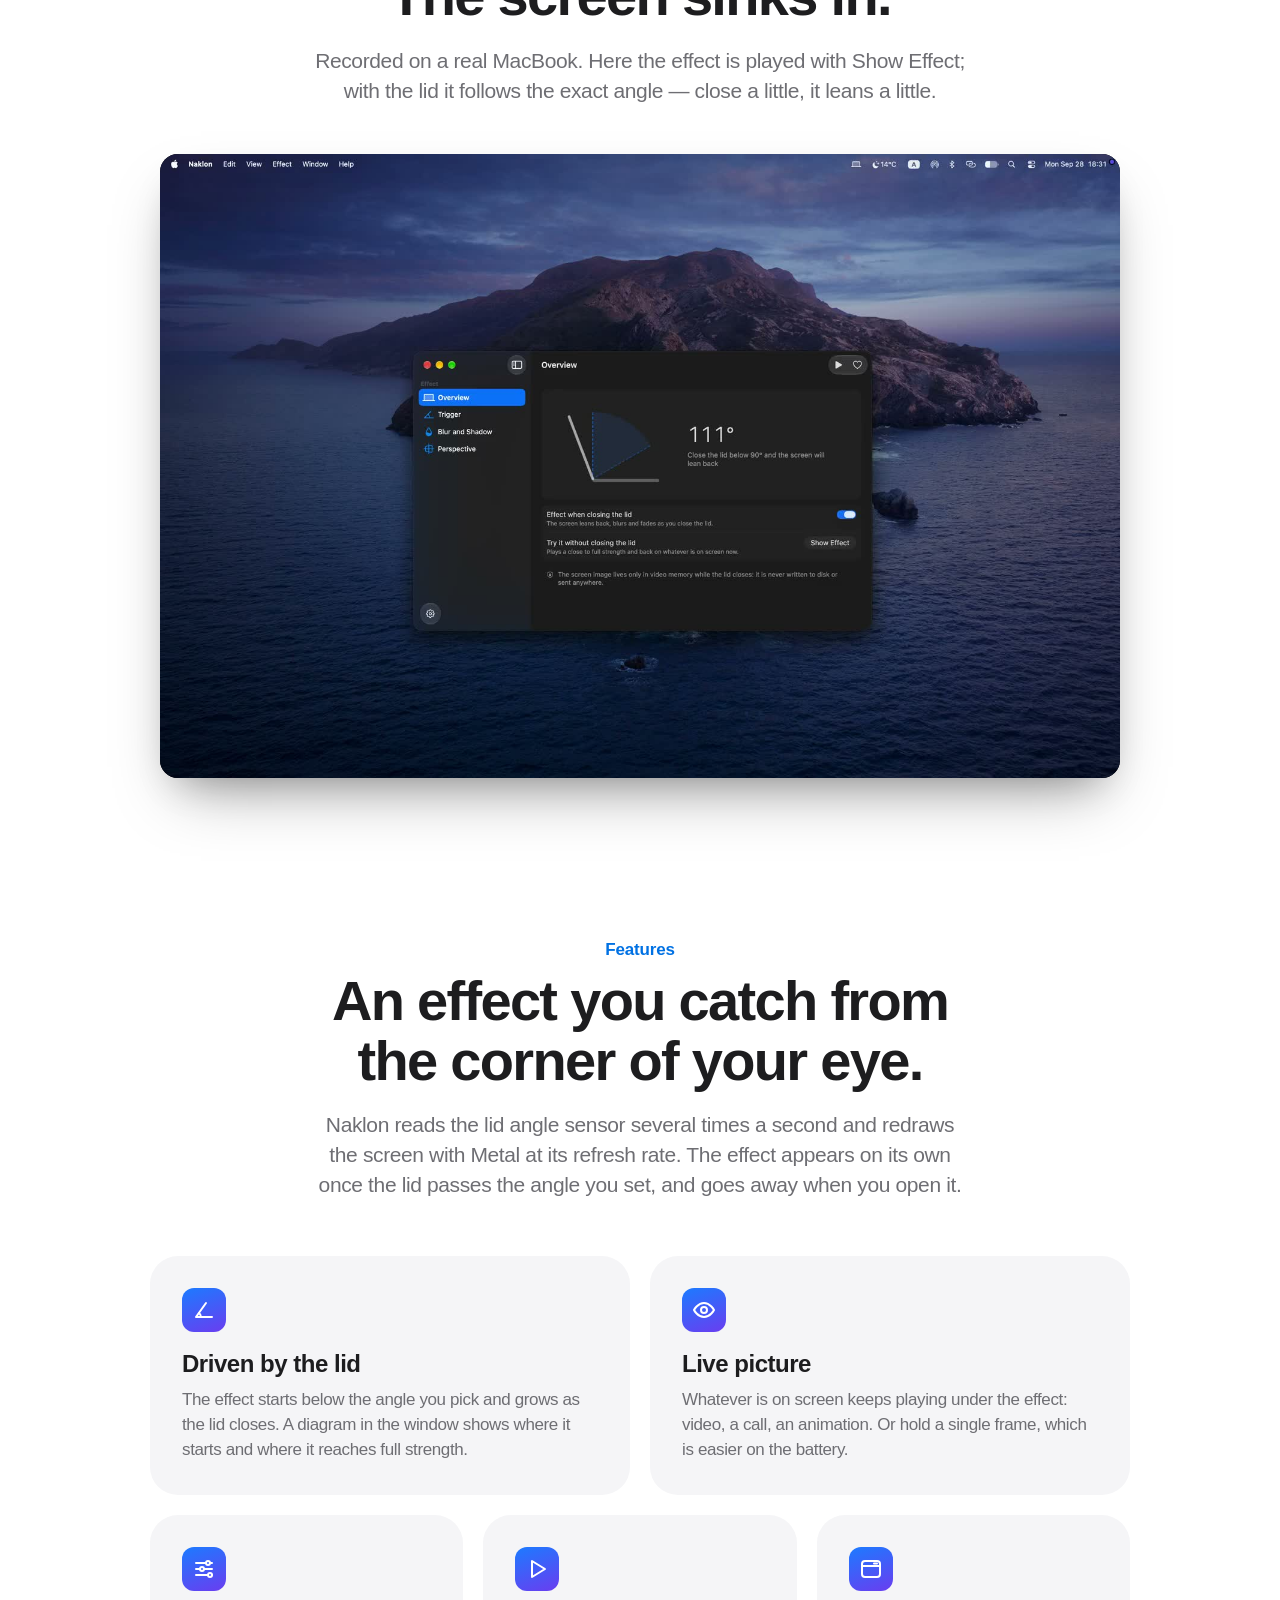
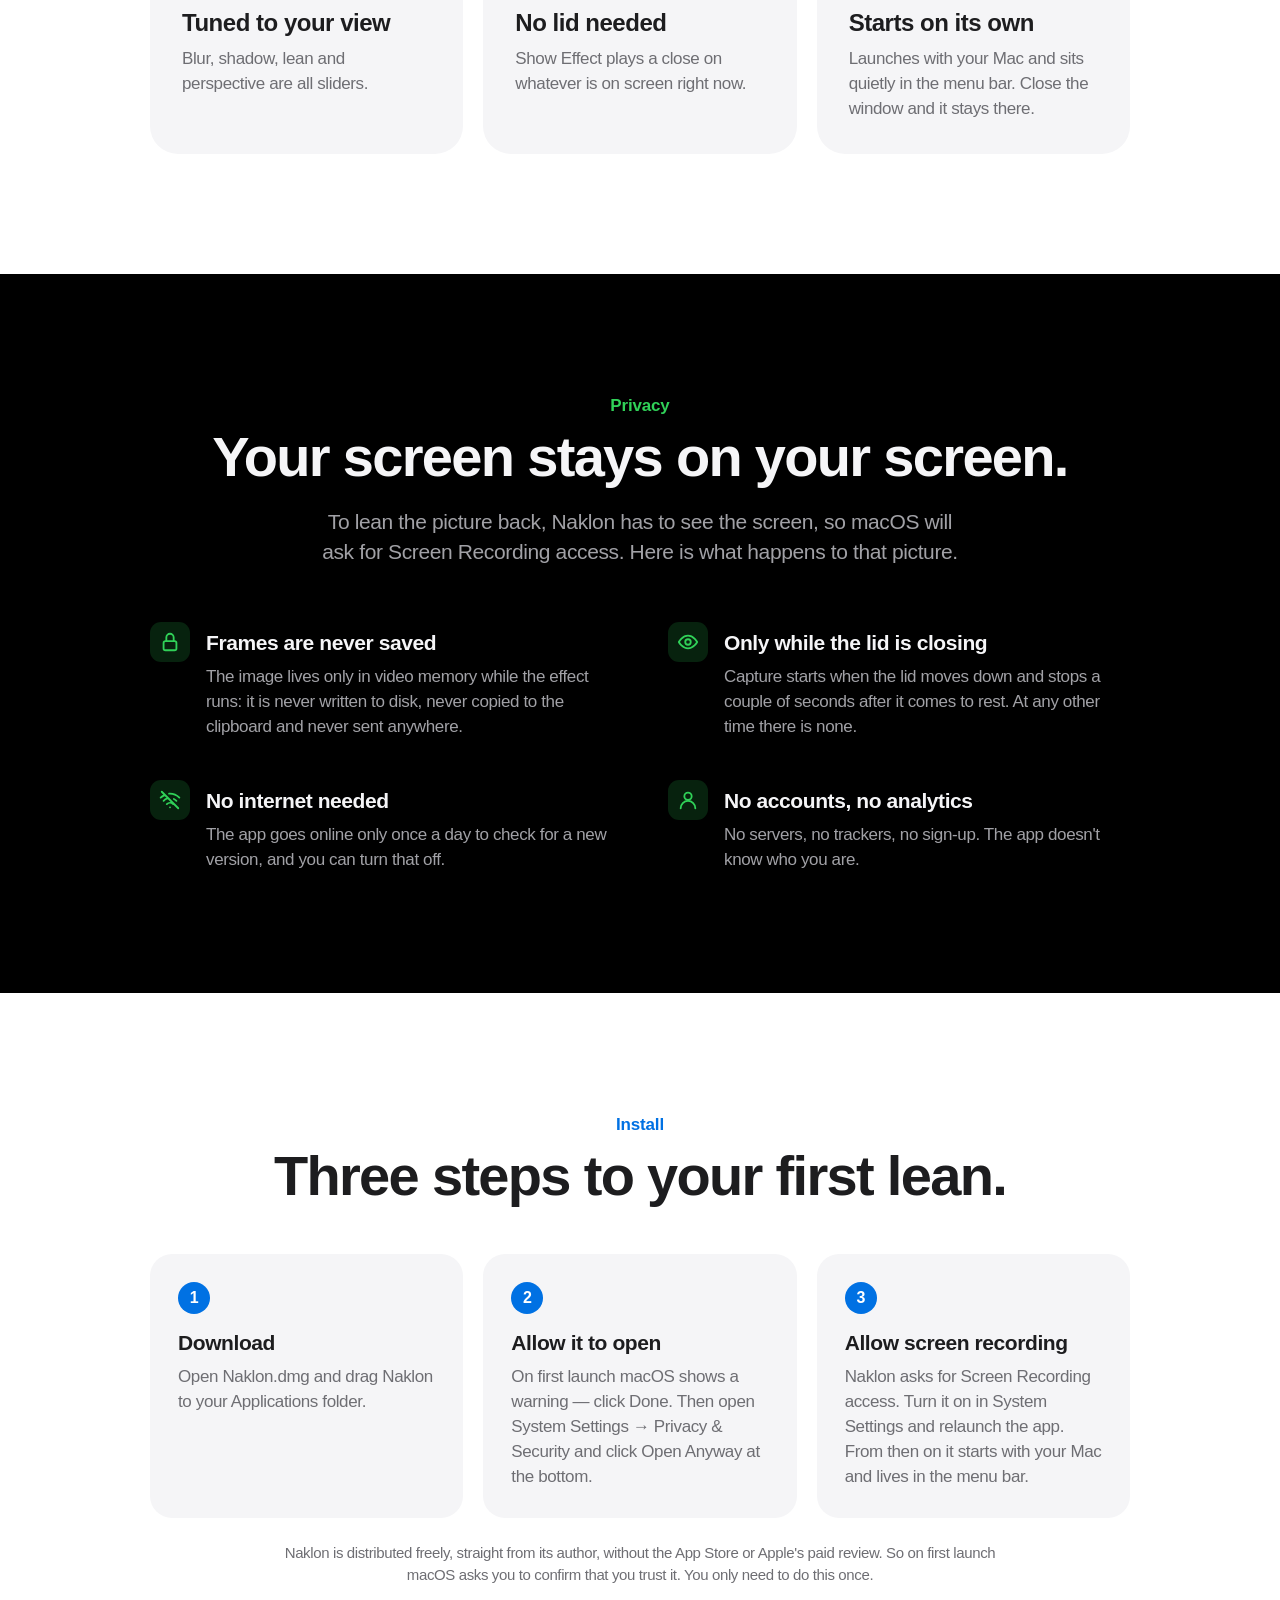
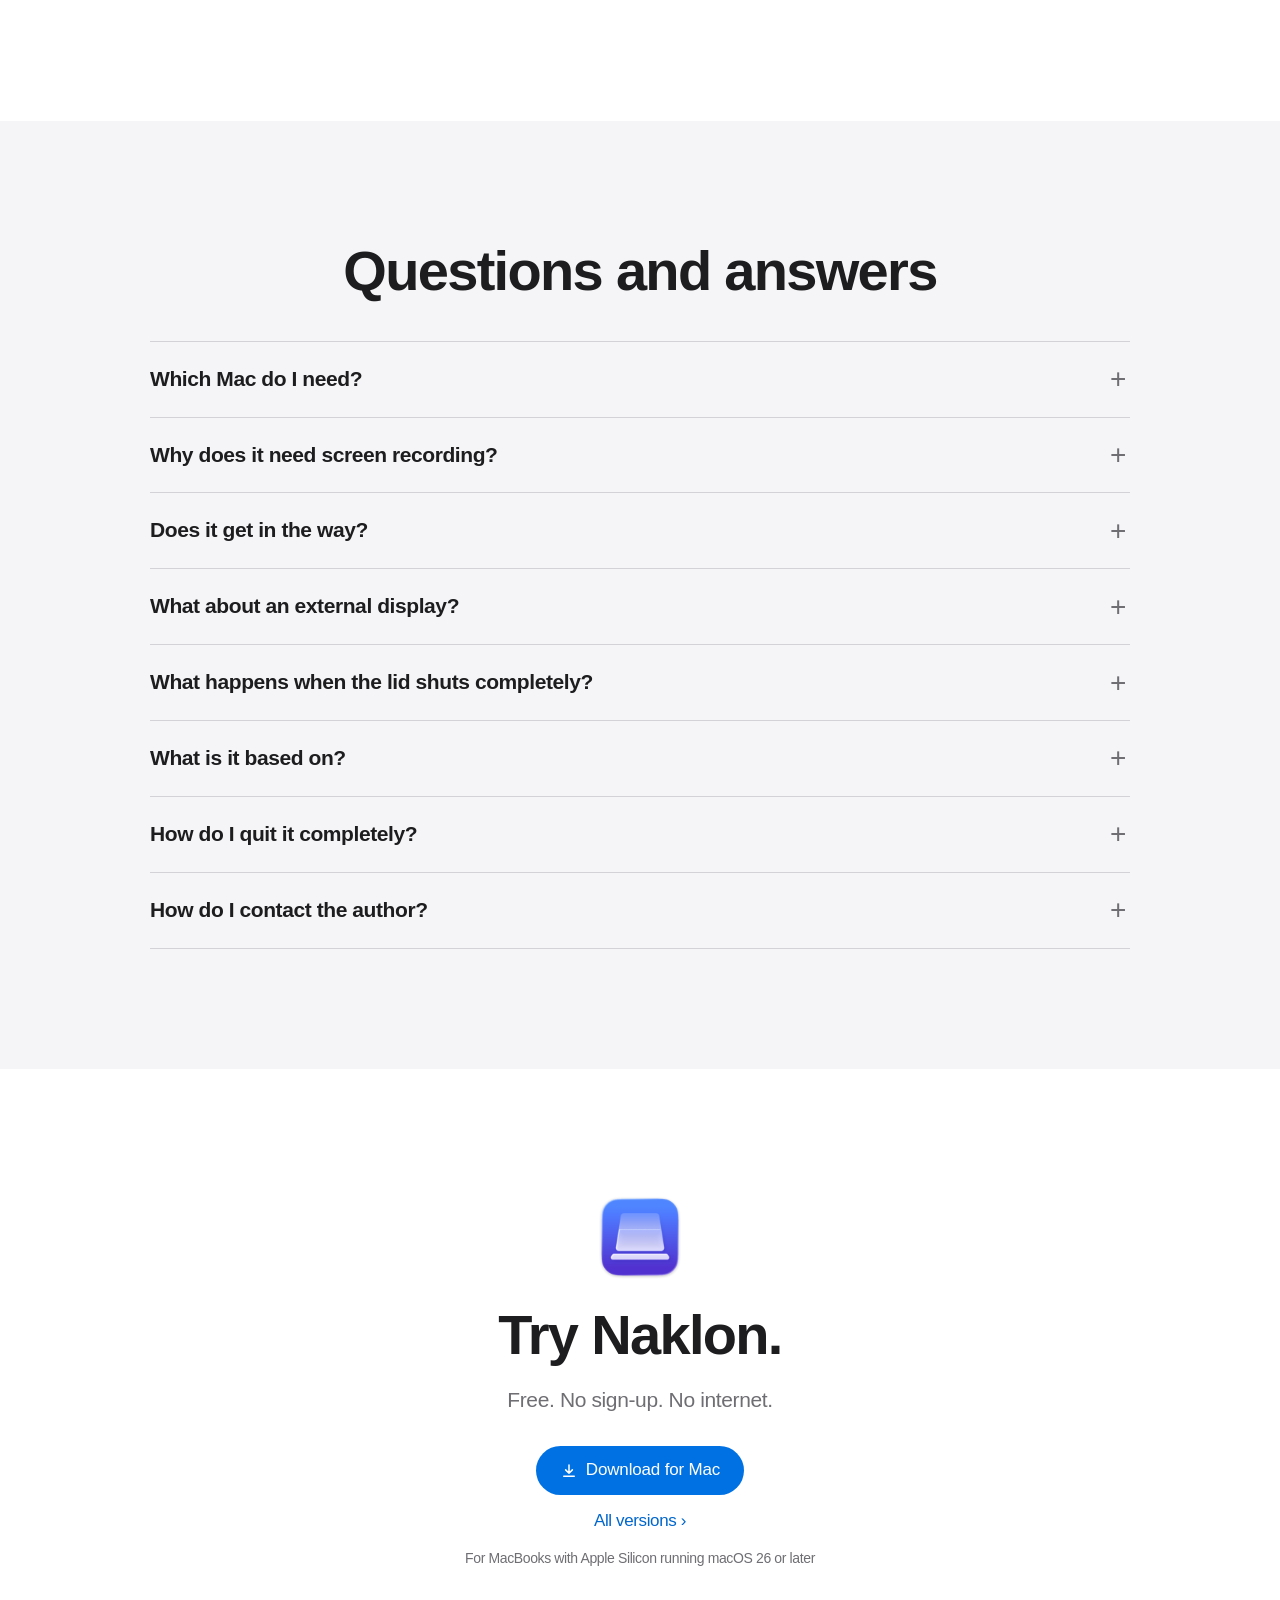
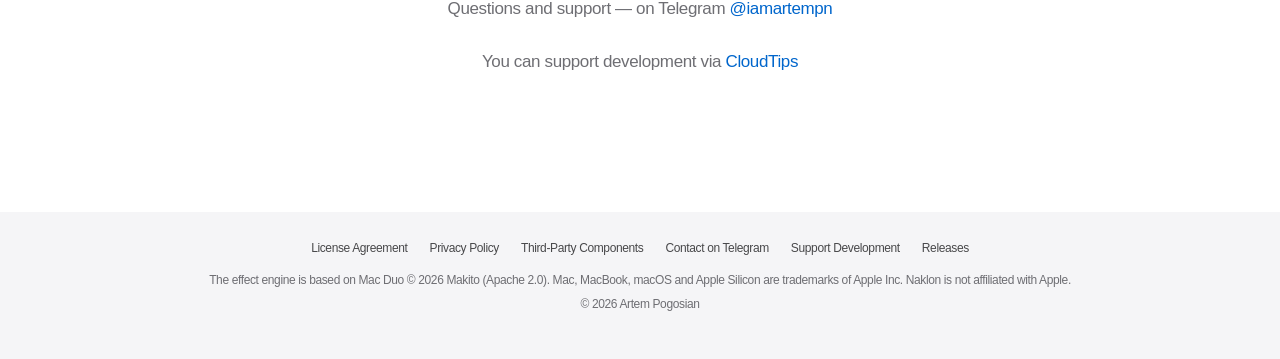
==== commit 9d31306a: "Сайт: 1.0.5" ====
--- a/en/index.html
+++ b/en/index.html
@@ -116,12 +116,13 @@
     <div class="cta"><a class="btn" href="https://github.com/iamartempn/naklon/releases/latest/download/Naklon.dmg"><svg viewBox="0 0 24 24" fill="none" stroke="currentColor" stroke-width="2" stroke-linecap="round" stroke-linejoin="round"><path d="M12 4v11m0 0-4.5-4.5M12 15l4.5-4.5M5 19h14"/></svg>Download for Mac</a><a class="text-link" href="https://github.com/iamartempn/naklon/releases">All versions</a></div>
     <p class="meta">For MacBooks with Apple Silicon running macOS 26 or later</p>
     <p class="support">Questions and support — on Telegram <a href="https://t.me/iamartempn">@iamartempn</a></p>
+    <p class="support">You can support development via <a href="https://pay.cloudtips.ru/p/5d8594dc">CloudTips</a></p>
   </div>
 </section>
 </main>
 
 <footer><div class="wrap">
-  <div class="links"><a href="license.html">License Agreement</a><a href="privacy.html">Privacy Policy</a><a href="third-party.html">Third-Party Components</a><a href="https://t.me/iamartempn">Contact on Telegram</a><a href="https://github.com/iamartempn/naklon/releases">Releases</a></div>
+  <div class="links"><a href="license.html">License Agreement</a><a href="privacy.html">Privacy Policy</a><a href="third-party.html">Third-Party Components</a><a href="https://t.me/iamartempn">Contact on Telegram</a><a href="https://pay.cloudtips.ru/p/5d8594dc">Support Development</a><a href="https://github.com/iamartempn/naklon/releases">Releases</a></div>
   <p>The effect engine is based on Mac Duo © 2026 Makito (Apache 2.0). Mac, MacBook, macOS and Apple Silicon are trademarks of Apple Inc. Naklon is not affiliated with Apple.</p>
   <p>© 2026 Artem Pogosian</p>
 </div></footer>
